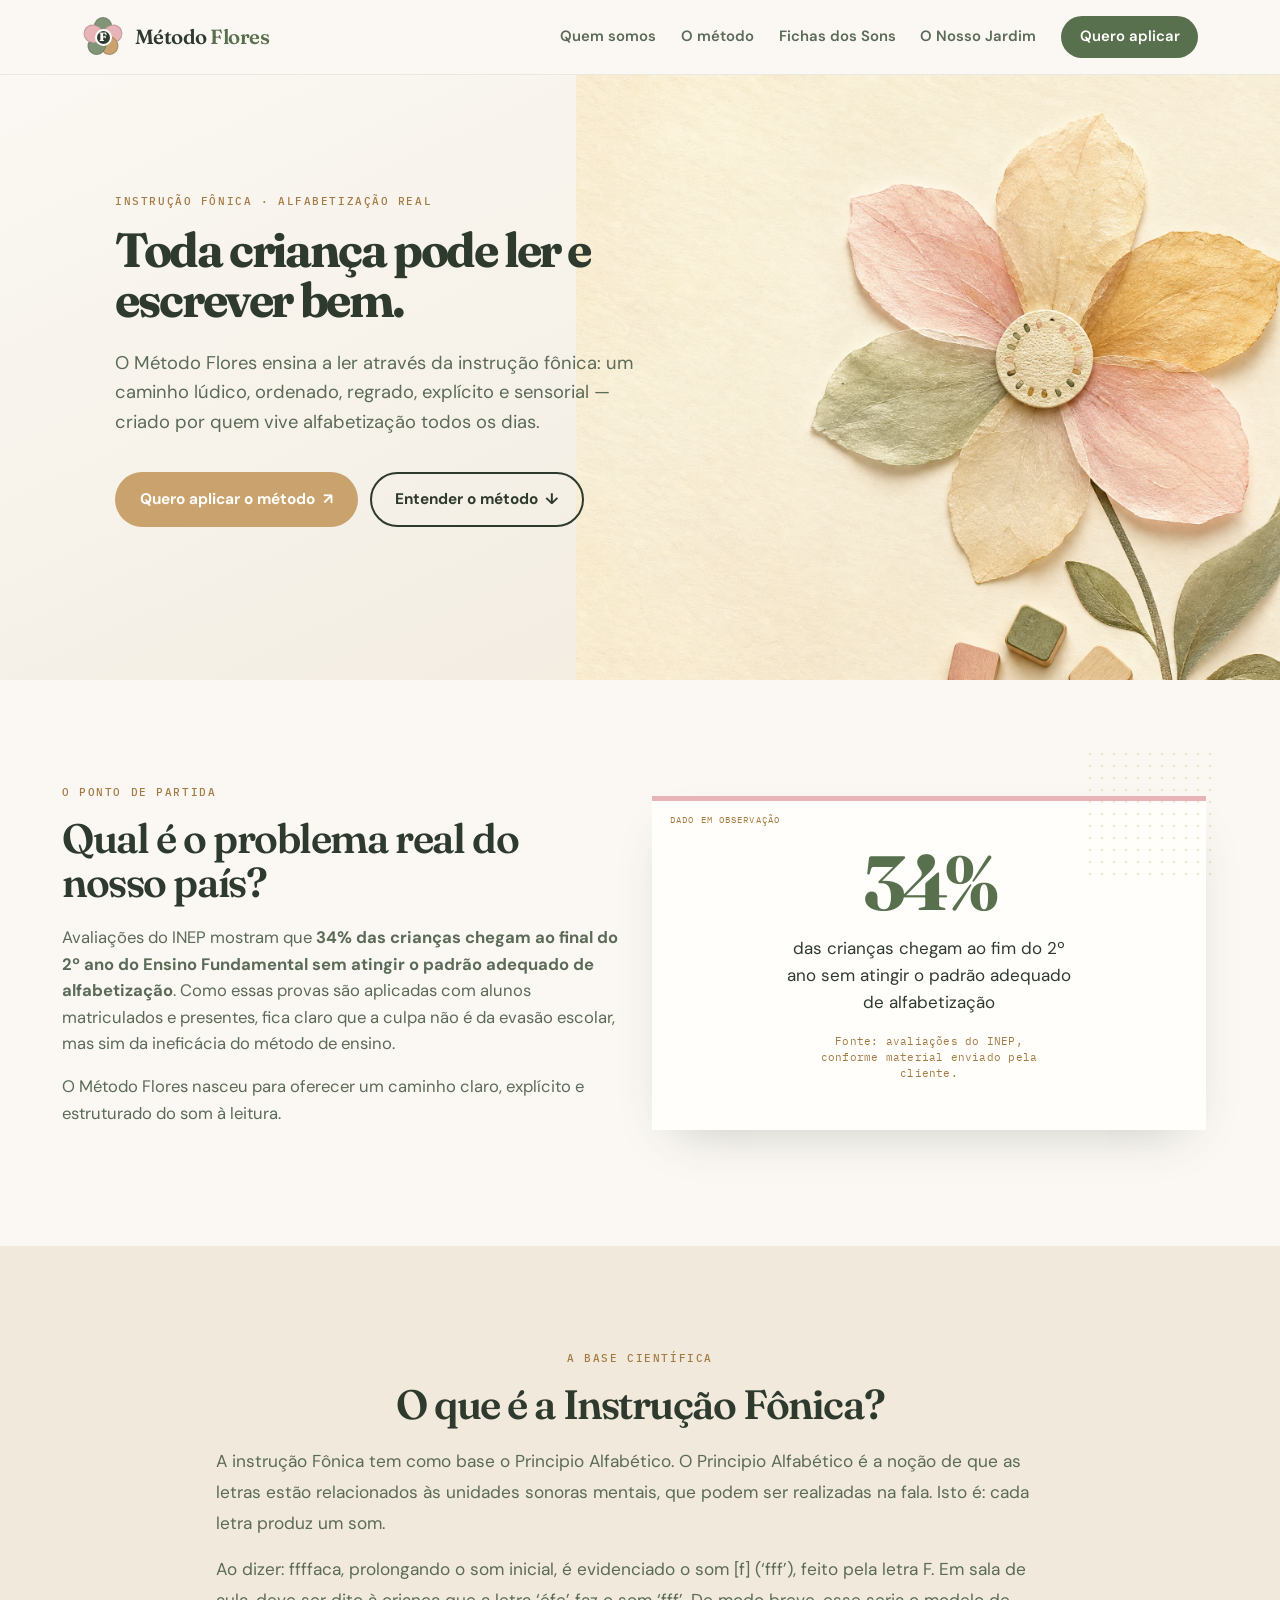
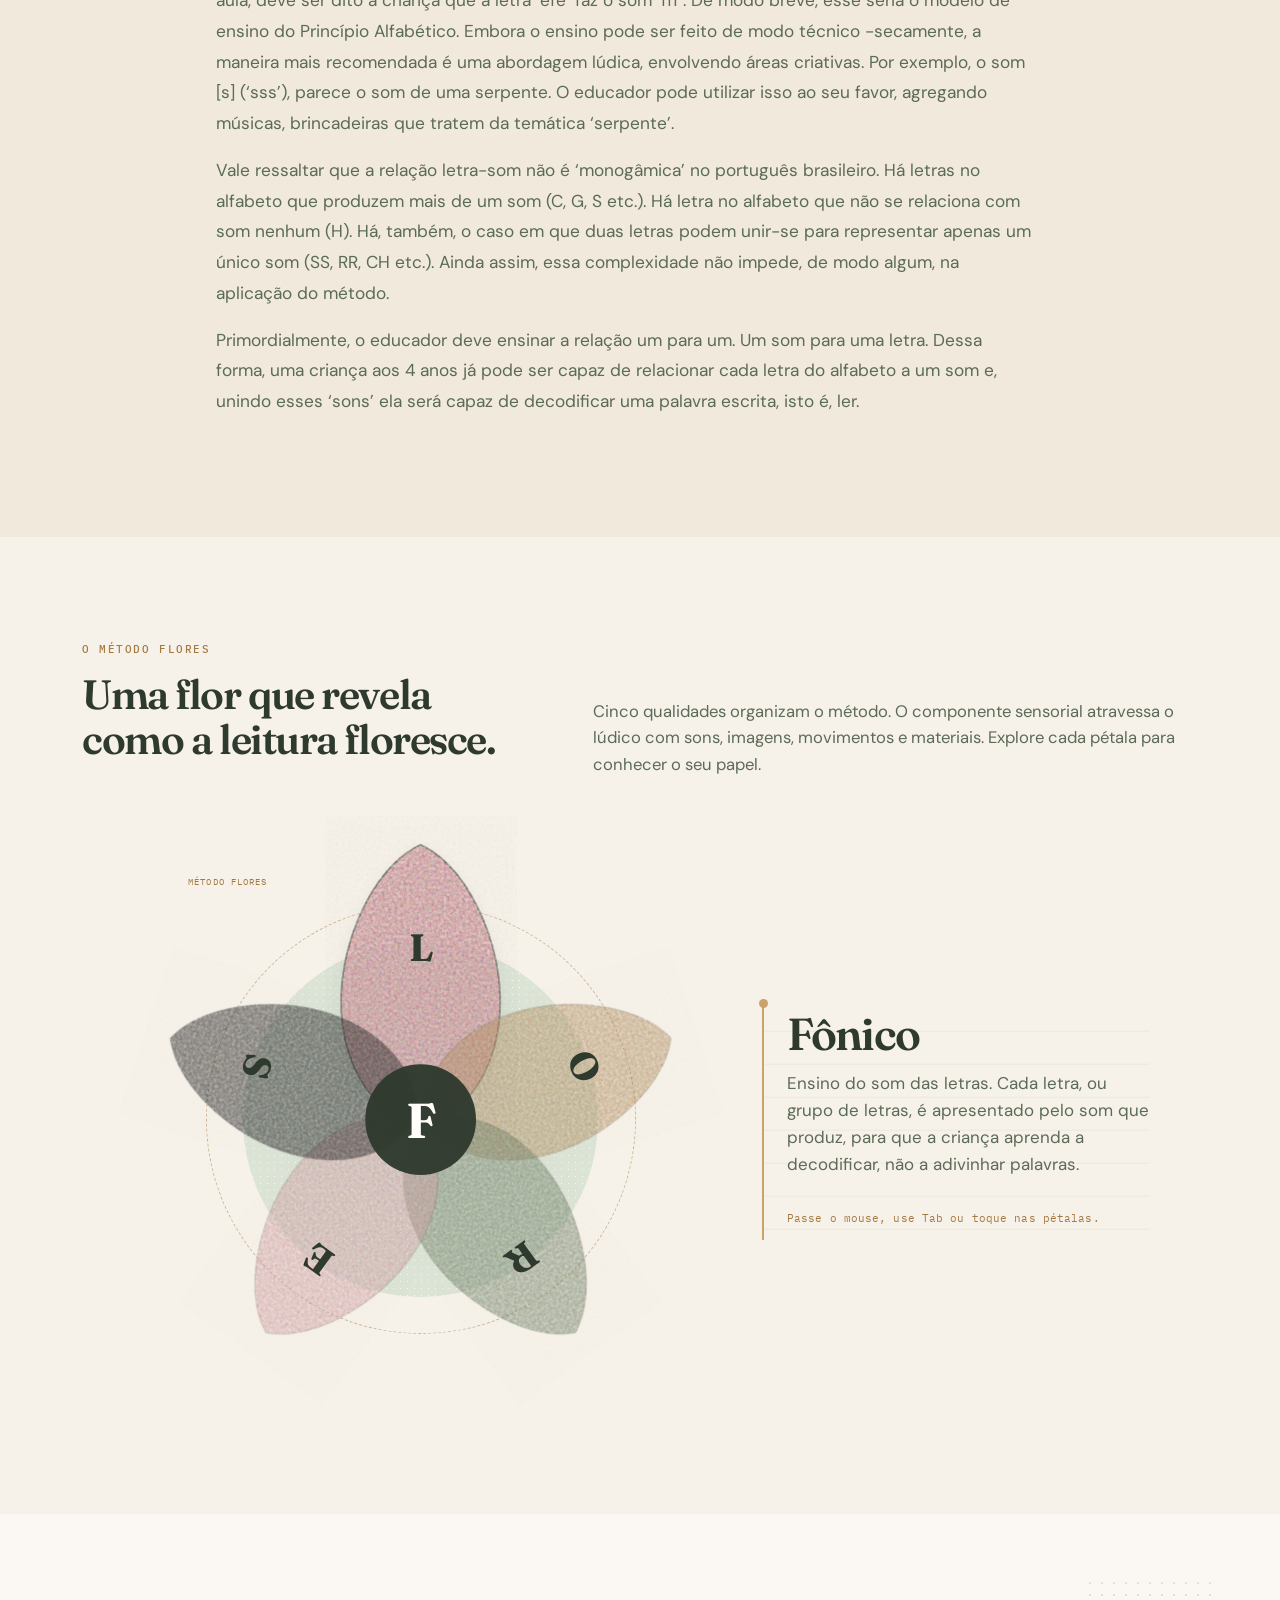
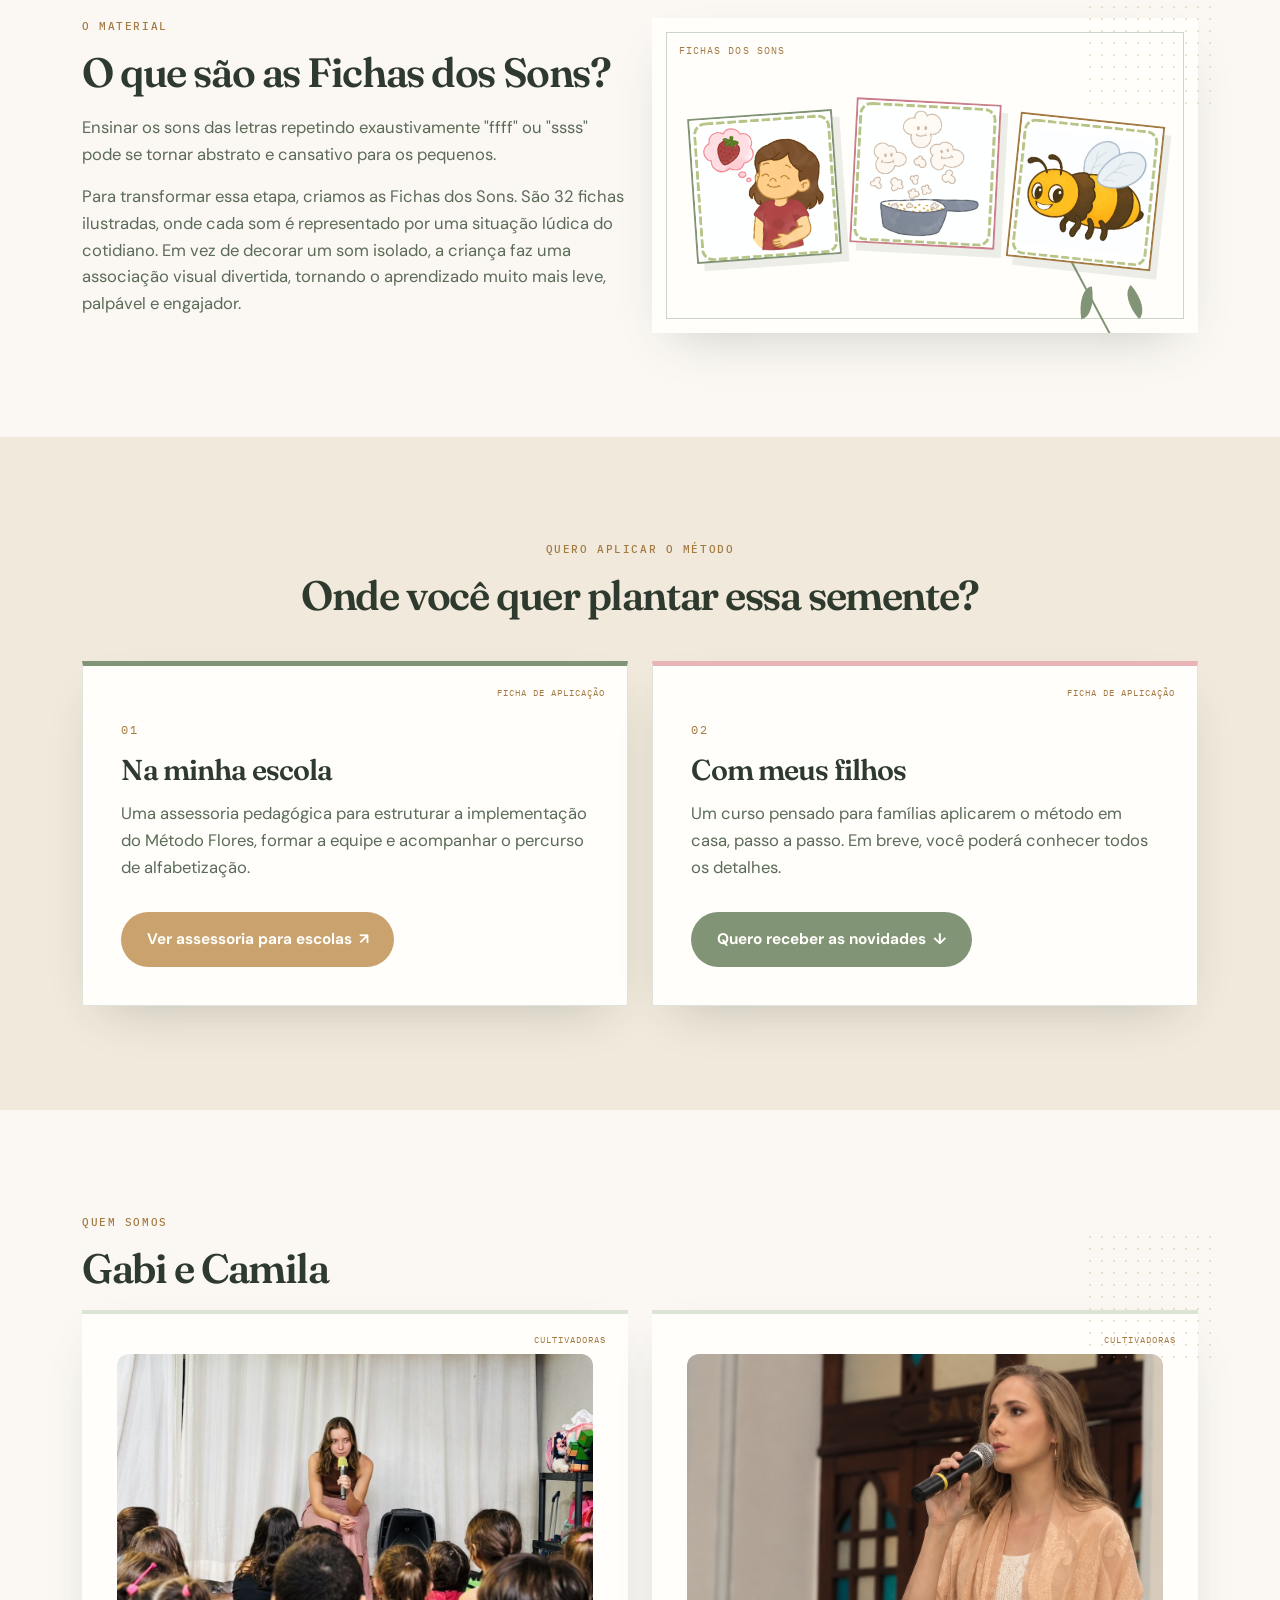
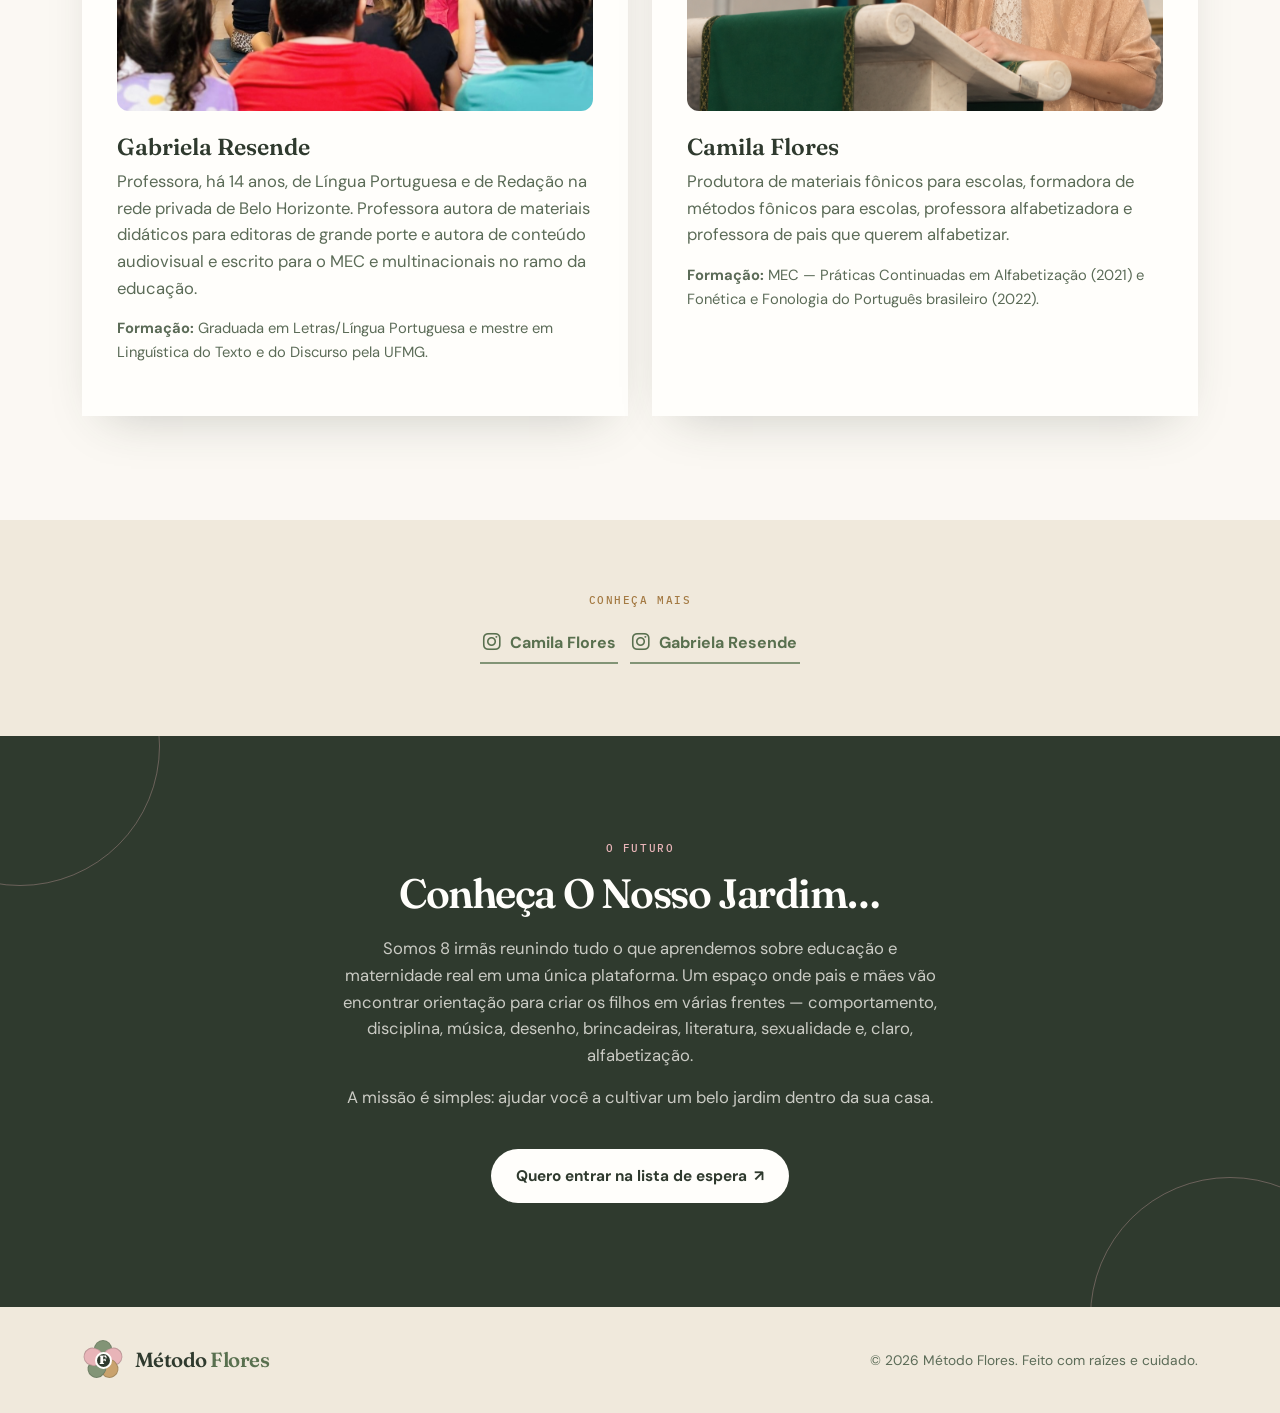
==== index.html @ 57e8cff5 "Primeiro commit" ====
<!doctype html>
<!-- DIREÇÃO VISUAL: Jardim Editorial Calmo — acolhedor, botânico e criterioso. -->
<html lang="pt-BR">

<head>
  <meta charset="UTF-8">
  <meta name="viewport" content="width=device-width, initial-scale=1.0">
  <title>Método Flores — Alfabetização com Instrução Fônica</title>
  <meta name="description"content="O Método Flores ensina a ler com instrução fônica: um caminho explícito, ordenado, lúdico e sensorial.">
  <meta name="og-image" content="https://metodoflores.com/og-image.png">
  
  <link rel="preconnect" href="https://fonts.googleapis.com">
  <link rel="preconnect" href="https://fonts.gstatic.com" crossorigin>
  <link
    href="https://fonts.googleapis.com/css2?family=DM+Sans:opsz,wght@9..40,400;9..40,500;9..40,600;9..40,700&family=Fraunces:opsz,wght@9..144,500;9..144,600;9..144,700&family=IBM+Plex+Mono:wght@500&display=swap"
    rel="stylesheet">
  <link href="https://cdnjs.cloudflare.com/ajax/libs/bootstrap/5.3.3/css/bootstrap.min.css" rel="stylesheet">
  <link rel="stylesheet" href="https://cdnjs.cloudflare.com/ajax/libs/font-awesome/6.5.2/css/all.min.css">
  <link rel="favicon" href="favicon.png" type="image/png">

  <link rel="stylesheet" href="style.css">
</head>

<body>
  <nav class="mf-nav" id="mf-nav">
    <div class="container mf-nav-inner">
      <a class="mf-logo" href="#topo" aria-label="Método Flores, voltar ao início">
        <span class="mf-logo-mark" aria-hidden="true"><i></i><i></i><i></i><i></i><i></i><b>F</b></span>
        <span>Método <strong>Flores</strong></span>
      </a>
      <button class="mf-nav-toggle" id="navToggle" aria-label="Abrir menu" aria-expanded="false"
        aria-controls="navLinks">
        <span></span><span></span><span></span>
      </button>
      <div class="mf-nav-links" id="navLinks">
        <a href="#quem-somos">Quem somos</a>
        <a href="#metodo">O método</a>
        <a href="#fichas">Fichas dos Sons</a>
        <a href="#jardim">O Nosso Jardim</a>
        <a class="mf-nav-cta" href="#aplicar">Quero aplicar</a>
      </div>
    </div>
  </nav>

  <header class="mf-hero" id="topo">
    <div class="mf-hero-art" aria-hidden="true">
      <img src="/assets/mflores-hero-bloom.png" alt="">
    </div>
    <div class="container mf-hero-inner">
      <p class="mf-eyebrow">INSTRUÇÃO FÔNICA · ALFABETIZAÇÃO REAL</p>
      <h1 class="mf-hero-title">Toda criança pode ler e escrever bem.</h1>
      <p class="mf-hero-sub">O Método Flores ensina a ler através da instrução fônica: um caminho lúdico,
        ordenado, regrado, explícito e sensorial — criado por quem vive alfabetização todos os dias.</p>
      <div class="mf-hero-actions">
        <a href="#aplicar" class="mf-btn mf-btn-primary">Quero aplicar o método <span aria-hidden="true">↗</span></a>
        <a href="#metodo" class="mf-btn mf-btn-ghost">Entender o método <span aria-hidden="true">↓</span></a>
      </div>
    </div>
  </header>

  <main>
    <section class="mf-section mf-problema">
      <div class="container">
        <div class="row align-items-center gy-5">
          <div class="col-lg-6">
            <p class="mf-eyebrow">O PONTO DE PARTIDA</p>
            <h2 class="mf-h2">Qual é o problema real do nosso país?</h2>
            <!-- EDITAR AQUI: texto da seção sobre analfabetismo no Brasil. -->
            <p class="mf-p">Avaliações do INEP mostram que <strong>34% das crianças chegam ao final do 2º ano do Ensino
                Fundamental sem atingir o padrão adequado de alfabetização</strong>. Como essas provas são aplicadas com
              alunos matriculados e presentes, fica claro que a culpa não é da evasão escolar, mas sim da ineficácia do
              método de ensino.</p>
            <p class="mf-p">O Método Flores nasceu para oferecer um caminho claro, explícito e estruturado do som à
              leitura.</p>
          </div>
          <div class="col-lg-6">
            <div class="mf-stat-card">
              <span class="mf-stat-number">34%</span>
              <span class="mf-stat-label">das crianças chegam ao fim do 2º ano sem atingir o padrão adequado de
                alfabetização</span>
              <span class="mf-stat-source">Fonte: avaliações do INEP, conforme material enviado pela cliente.</span>
            </div>
          </div>
        </div>
      </div>
    </section>

    <section class="mf-section mf-fonica">
  <div class="container">
    <div class="row gy-5">
      <div class="col-lg-12">
        <p class="mf-eyebrow">A BASE CIENTÍFICA</p>

        <h2 class="mf-h2">
          O que é a Instrução Fônica?
        </h2>

        <!-- EDITAR AQUI: texto completo da seção Instrução Fônica. -->

        <p class="mf-p">
          A instrução Fônica tem como base o Principio Alfabético.
          O Principio Alfabético é a noção de que as letras estão
          relacionados às unidades sonoras mentais, que podem ser
          realizadas na fala. Isto é: cada letra produz um som.
        </p>

        <p class="mf-p">
          Ao dizer: ffffaca, prolongando o som inicial, é evidenciado
          o som [f] (‘fff’), feito pela letra F. Em sala de aula, deve
          ser dito à criança que a letra ‘éfe’ faz o som ‘fff’. De modo
          breve, esse seria o modelo de ensino do Princípio Alfabético.
          Embora o ensino pode ser feito de modo técnico -secamente,
          a maneira mais recomendada é uma abordagem lúdica, envolvendo
          áreas criativas. Por exemplo, o som [s] (‘sss’), parece o som
          de uma serpente. O educador pode utilizar isso ao seu favor,
          agregando músicas, brincadeiras que tratem da temática
          ‘serpente’.
        </p>

        <p class="mf-p">
          Vale ressaltar que a relação letra-som não é ‘monogâmica’
          no português brasileiro. Há letras no alfabeto que produzem
          mais de um som (C, G, S etc.). Há letra no alfabeto que não
          se relaciona com som nenhum (H). Há, também, o caso em que
          duas letras podem unir-se para representar apenas um único
          som (SS, RR, CH etc.). Ainda assim, essa complexidade não
          impede, de modo algum, na aplicação do método.
        </p>

        <p class="mf-p">
          Primordialmente, o educador deve ensinar a relação um para um.
          Um som para uma letra. Dessa forma, uma criança aos 4 anos já
          pode ser capaz de relacionar cada letra do alfabeto a um som e,
          unindo esses ‘sons’ ela será capaz de decodificar uma palavra
          escrita, isto é, ler.
        </p>
      </div>

      <!--
        Card visual removido conforme decisão de layout.
        Para reativá-lo futuramente, coloque o bloco abaixo nesta posição:

        <div class="col-lg-6">
          <div class="mf-phonics-demo"
            aria-label="Exemplo de combinação de sons: F mais LO mais R formam a palavra FLOR">
            <span class="mf-chip">F</span>
            <span class="mf-plus">+</span>
            <span class="mf-chip">LO</span>
            <span class="mf-plus">+</span>
            <span class="mf-chip">R</span>
            <div class="mf-arrow-down" aria-hidden="true">↓</div>
            <span class="mf-word">FLOR</span>
          </div>
        </div>
      -->
    </div>
  </div>
</section>


    <section class="mf-section mf-metodo" id="metodo">
      <div class="container">
        <div class="mf-method-heading">
          <div>
            <p class="mf-eyebrow">O MÉTODO FLORES</p>
            <h2 class="mf-h2">Uma flor que revela<br>como a leitura floresce.</h2>
          </div>
          <p class="mf-p">Cinco qualidades organizam o método. O componente sensorial atravessa o lúdico com sons,
            imagens, movimentos e materiais. Explore cada pétala para conhecer o seu papel.</p>
        </div>

        <!-- EDITAR AQUI: a flor abaixo tem 5 pétalas. Para trocar nomes, iniciais ou descrições, edite os atributos data-* de cada pétala. -->
        <!-- EDITAR AQUI: flor FLORES — F fica no miolo; as pétalas são L, O, R, E e S. -->
        <div class="mf-flower-experience" id="flowerDiagram">
          <div class="mf-flower-stage" aria-label="Flor interativa com os cinco pilares do Método Flores">
            <span class="mf-specimen-caption" aria-hidden="true">MÉTODO FLORES</span>
            <svg viewBox="0 0 640 640" class="mf-flower-svg" role="group"
              aria-label="Escolha uma das cinco pétalas para conhecer um pilar do método">
              <defs>
                <filter id="mf-paper-texture" x="-10%" y="-10%" width="120%" height="120%">
                  <feTurbulence type="fractalNoise" baseFrequency="0.32" numOctaves="2" seed="15" result="paperNoise" />
                  <feComposite in="SourceGraphic" in2="paperNoise" operator="arithmetic" k1="0.76" k2="0.42" k3="0.10"
                    k4="0" />
                </filter>
              </defs>
              <g class="mf-petal-wrap active" data-index="1" data-initial="L" data-title="Lúdico"
            
                data-description="Uso de músicas, brincadeiras, fichas ilustradas e estímulos sensoriais para trazer significado a cada som e tornar o aprendizado mais leve, visual e engajador."
                role="button" tabindex="0" aria-pressed="true">
                <path class="mf-petal"
                  d="M320 315C246 297 214 191 263 92C281 56 304 37 320 30C336 37 359 56 377 92C426 191 394 297 320 315Z" />
                <text class="mf-petal-letter" x="320" y="145">L</text>
              </g>
              <g class="mf-petal-wrap" data-index="2" data-initial="O" data-title="Ordenado"
                data-description="Aplicação de uma sequência gradual e progressiva, em que sons e habilidades são apresentados para criar repertório, segurança e continuidade."
                transform="rotate(72 320 320)" role="button" tabindex="0" aria-pressed="false">
                <path class="mf-petal"
                  d="M320 315C246 297 214 191 263 92C281 56 304 37 320 30C336 37 359 56 377 92C426 191 394 297 320 315Z" />
                <text class="mf-petal-letter" x="320" y="145">O</text>
              </g>
              <g class="mf-petal-wrap" data-index="3" data-initial="R" data-title="Regrado"
                data-description="Sistema com regras claras: a criança aprende as regularidades da língua portuguesa e entende por que as palavras são lidas daquela forma."
                transform="rotate(144 320 320)" role="button" tabindex="0" aria-pressed="false">
                <path class="mf-petal"
                  d="M320 315C246 297 214 191 263 92C281 56 304 37 320 30C336 37 359 56 377 92C426 191 394 297 320 315Z" />
                <text class="mf-petal-letter" x="320" y="145">R</text>
              </g>
              <g class="mf-petal-wrap" data-index="4" data-initial="E" data-title="Explícito"
                data-description="Instrução direta e clara, sem deixar a criança adivinhar o processo. A professora modela, explica, pratica junto e cria oportunidades para a autonomia."
                transform="rotate(216 320 320)" role="button" tabindex="0" aria-pressed="false">
                <path class="mf-petal"
                  d="M320 315C246 297 214 191 263 92C281 56 304 37 320 30C336 37 359 56 377 92C426 191 394 297 320 315Z" />
                <text class="mf-petal-letter" x="320" y="145">E</text>
              </g>
              <g class="mf-petal-wrap" data-index="5" data-initial="S" data-title="Sensorial"
                data-description="Além dos estímulos auditivos, integramos estímulos visuais e motores, como as boquinhas, para materializar cada som e apoiar a memória."
                transform="rotate(288 320 320)" role="button" tabindex="0" aria-pressed="false">
                <path class="mf-petal"
                  d="M320 315C246 297 214 191 263 92C281 56 304 37 320 30C336 37 359 56 377 92C426 191 394 297 320 315Z" />
                <text class="mf-petal-letter" x="320" y="145">S</text>
              </g>
              <!-- O miolo é o primeiro item da flor: Fônico. Ele funciona como uma pétala interativa. -->
              <g class="mf-petal-wrap mf-core-wrap active" data-index="0" data-initial="F" data-title="Fônico"
                data-description="Ensino do som das letras. Cada letra, ou grupo de letras, é apresentado pelo som que produz, para que a criança aprenda a decodificar, não a adivinhar palavras."
                role="button" tabindex="0" aria-pressed="true" aria-label="Fônico, primeiro pilar do Método Flores">
                <circle class="mf-flower-core" cx="320" cy="320" r="61" />
                <text class="mf-flower-core-letter" x="320" y="340">F</text>
              </g>
            </svg>
          </div>
          <aside class="mf-method-detail" id="methodDetail" aria-live="polite">
            <h3 id="methodTitle">Fônico</h3>
            <p id="methodDescription">Ensino do som das letras. Cada letra, ou grupo de letras, é apresentado pelo som
              que produz, para que a criança aprenda a decodificar, não a adivinhar palavras.</p><span
              class="mf-detail-hint">Passe o mouse, use Tab ou toque nas pétalas.</span>
          </aside>
        </div>
      </div>
    </section>

    <section class="mf-section mf-fichas" id="fichas">
      <div class="container">
        <div class="row align-items-center gy-5">
          <div class="col-lg-6">
            <p class="mf-eyebrow">O MATERIAL</p>
            <h2 class="mf-h2">O que são as Fichas dos Sons?</h2>
            <!-- EDITAR AQUI: texto completo da seção Fichas dos Sons. -->
            <p class="mf-p">Ensinar os sons das letras repetindo exaustivamente "ffff" ou "ssss" pode se tornar abstrato
              e cansativo para os pequenos.</p>
            <p class="mf-p">Para transformar essa etapa, criamos as Fichas dos Sons. São 32 fichas ilustradas, onde cada
              som é representado por uma situação lúdica do cotidiano. Em vez de decorar um som isolado, a criança faz
              uma associação visual divertida, tornando o aprendizado muito mais leve, palpável e engajador.</p>
          </div>
          <div class="col-lg-6">
            <figure class="mf-fichas-specimen" aria-label="Representação de fichas pedagógicas do Método Flores">
              <span class="mf-specimen-tag">fichas dos sons</span>
              <!-- EDITAR AQUI: substitua os três src abaixo pelas imagens finais das fichas. -->
              <img class="mf-ficha-image" src="assets/ficha-som-mmmm.png" alt="Ficha ilustrada do som MMMM" title="MMMM">
              <img class="mf-ficha-image mf-ficha-image-p" src="assets/ficha-som-p-p-p.png "
                alt="Ficha ilustrada do som P-P-P" title="P-P-P">
              <img class="mf-ficha-image mf-ficha-image-mouth" src="assets/abelha.jpeg"
                alt="Ilustração de boca para apoio fonético" title="ZZZZ">
              <i class="mf-specimen-stem" aria-hidden="true"></i>
            </figure>
          </div>
        </div>
      </div>
    </section>

    <section class="mf-section mf-aplicar" id="aplicar">
      <div class="container">
        <p class="mf-eyebrow text-center">QUERO APLICAR O MÉTODO</p>
        <h2 class="mf-h2 text-center">Onde você quer plantar essa semente?</h2>
        <div class="row gy-4 mt-2">
          <div class="col-md-6">
            <article class="mf-path-card mf-path-school">
              <span class="mf-path-number">01</span>
              <h3 class="mf-path-title">Na minha escola</h3>
              <p class="mf-p">Uma assessoria pedagógica para estruturar a implementação do Método Flores, formar a
                equipe e acompanhar o percurso de alfabetização.</p>
              <a href="https://www.instagram.com/camila_ebflores/" class="mf-btn mf-btn-primary">Ver assessoria para escolas <span
                  aria-hidden="true">↗</span></a>
            </article>
          </div>
          <div class="col-md-6">
            <article class="mf-path-card mf-path-family">
              <span class="mf-path-number">02</span>
              <h3 class="mf-path-title">Com meus filhos</h3>
              <p class="mf-p">Um curso pensado para famílias aplicarem o método em casa, passo a passo. Em breve, você
                poderá conhecer todos os detalhes.</p>
              <a href="#jardim" class="mf-btn mf-btn-secondary">Quero receber as novidades <span
                  aria-hidden="true">↓</span></a>
            </article>
          </div>
        </div>
      </div>
    </section>

    <section class="mf-section mf-quem-somos" id="quem-somos">
      <div class="container">
        <p class="mf-eyebrow">QUEM SOMOS</p>
        <h2 class="mf-h2">Gabi e Camila</h2>
        <div class="row gy-4">
          <div class="col-md-6">
            <article class="mf-person-card">
              <!-- EDITAR AQUI: troque o caminho do src para substituir a foto da Gabriela. -->
              <img class="mf-person-photo" src="assets/gabiR.jpeg" alt="Gabriela Resende">
              <h3 class="mf-person-name">Gabriela Resende</h3>
              <p class="mf-p">Professora, há 14 anos, de Língua Portuguesa e de Redação na rede privada de Belo
                Horizonte. Professora autora de materiais didáticos para editoras de grande porte e autora de conteúdo
                audiovisual e escrito para o MEC e multinacionais no ramo da educação.</p>
              <p class="mf-person-education"><strong>Formação:</strong> Graduada em Letras/Língua Portuguesa e mestre em
                Linguística do Texto e do Discurso pela UFMG.</p>
            </article>
          </div>
          <div class="col-md-6">
            <article class="mf-person-card">
              <!-- EDITAR AQUI: troque o caminho do src para substituir a foto da Camila. -->
              <img class="mf-person-photo" src="assets/cmF.png" alt="Camila Flores">
              <h3 class="mf-person-name">Camila Flores</h3>
              <p class="mf-p">Produtora de materiais fônicos para escolas, formadora de métodos fônicos para escolas,
                professora alfabetizadora e professora de pais que querem alfabetizar.</p>
              <p class="mf-person-education"><strong>Formação:</strong> MEC — Práticas Continuadas em Alfabetização
                (2021) e Fonética e Fonologia do Português brasileiro (2022).</p>
            </article>
          </div>
        </div>
      </div>
    </section>

    <section class="mf-section mf-social">
      <div class="container text-center">
        <p class="mf-eyebrow">CONHEÇA MAIS</p>
        <div class="mf-social-links">
          <a href="https://www.instagram.com/camila_ebflores/" class="mf-social-link"
            aria-label="Instagram da Camila Flores" target="_blank" rel="noopener"><i class="fa-brands fa-instagram"
              aria-hidden="true"></i><span>Camila Flores</span></a>
          <a href="https://www.instagram.com/elagabriela.abc/" class="mf-social-link"
            aria-label="Instagram da Gabriela Resende" target="_blank" rel="noopener"><i class="fa-brands fa-instagram"
              aria-hidden="true"></i><span>Gabriela Resende</span></a>
        </div>
      </div>
    </section>

    <section class="mf-section mf-jardim" id="jardim">
      <div class="container">
        <div class="row justify-content-center text-center">
          <div class="col-lg-8">
            <p class="mf-eyebrow">O FUTURO</p>
            <h2 class="mf-h2">Conheça O Nosso Jardim…</h2>
            <p class="mf-p">Somos 8 irmãs reunindo tudo o que aprendemos sobre educação e maternidade real em uma única
              plataforma. Um espaço onde pais e mães vão encontrar orientação para criar os filhos em várias frentes —
              comportamento, disciplina, música, desenho, brincadeiras, literatura, sexualidade e, claro, alfabetização.
            </p>
            <p class="mf-p">A missão é simples: ajudar você a cultivar um belo jardim dentro da sua casa.</p>
            <!-- Para ativar o link, inclua apenas números com DDI e DDD em data-whatsapp-number. Ex.: 5511999999999. -->
            <!-- EDITAR AQUI: inclua o WhatsApp com DDI e DDD, somente números. --><a href="#"
              class="mf-btn mf-btn-whatsapp" data-whatsapp-link data-whatsapp-number="5531983870501"
              data-whatsapp-message="Olá! Quero entrar na lista de espera de O Nosso Jardim." aria-disabled="true">Quero
              entrar na lista de espera <span aria-hidden="true">↗</span></a>
          </div>
        </div>
      </div>
    </section>
  </main>

  <footer class="mf-footer">
    <div class="container mf-footer-inner">
      <a class="mf-logo mf-logo-footer" href="#topo">
        <span class="mf-logo-mark" aria-hidden="true"><i></i><i></i><i></i><i></i><i></i><b>F</b></span>
        <span>Método <strong>Flores</strong></span>
      </a>
      <p class="mf-footer-copy">© <span id="year"></span> Método Flores. Feito com raízes e cuidado.</p>
    </div>
  </footer>

  <script type="module" src="script.js"></script>
</body>

</html>
---- style.css ----
/* DIREÇÃO VISUAL: Jardim Editorial Calmo — botânico, confiável e delicadamente tátil. */
:root {
  --bg: #fbf8f3;
  --bg-alt: #f0e9dc;
  --paper: #fffefb;
  --ink: #2f3a2e;
  --ink-soft: #5b6b57;
  --sage: #829476;
  --sage-deep: #59704f;
  --sage-pale: #dce4d6;
  --rose: #e8b4b8;
  --rose-deep: #c97f89;
  --gold: #c9a26d;
  --gold-deep: #a47a43;
  --font-display: "Fraunces", Georgia, serif;
  --font-body: "DM Sans", sans-serif;
  --font-mono: "IBM Plex Mono", monospace;
  --radius: 22px;
  --shadow-soft: 0 20px 50px -24px rgba(47, 58, 46, 0.28);
  --ease-out: cubic-bezier(0.23, 1, 0.32, 1);
}

* {
  box-sizing: border-box;
}

html {
  scroll-behavior: smooth;
  scroll-padding-top: 92px;
}

body {
  margin: 0;
  background: var(--bg);
  color: var(--ink);
  font-family: var(--font-body);
  font-size: 17px;
  line-height: 1.6;
  -webkit-font-smoothing: antialiased;
}

body::selection {
  color: var(--paper);
  background: var(--sage-deep);
}

img {
  display: block;
  max-width: 100%;
}

a {
  color: inherit;
  text-decoration: none;
}

button {
  font: inherit;
}

@media (prefers-reduced-motion: reduce) {

  *,
  *::before,
  *::after {
    animation-duration: 0.01ms !important;
    animation-iteration-count: 1 !important;
    scroll-behavior: auto !important;
    transition-duration: 0.01ms !important;
  }
}

/* Tipografia editorial e etiquetas pedagógicas. */
.mf-eyebrow {
  color: var(--gold-deep);
  font-family: var(--font-mono);
  font-size: 0.7rem;
  font-weight: 500;
  letter-spacing: 0.14em;
  margin-bottom: 0.85rem;
  text-transform: uppercase;
}

.mf-h2 {
  color: var(--ink);
  font-family: var(--font-display);
  font-size: clamp(2rem, 3.2vw, 3rem);
  font-weight: 600;
  letter-spacing: -0.035em;
  line-height: 1.08;
  margin-bottom: 1.25rem;
}

.mf-p {
  color: var(--ink-soft);
  font-size: 1.04rem;
  margin-bottom: 1rem;
  max-width: 55ch;
}

/* Navegação leve, com marca sempre visível. */
.mf-nav {
  backdrop-filter: blur(14px);
  background: rgba(251, 248, 243, 0.88);
  border-bottom: 1px solid rgba(47, 58, 46, 0.08);
  position: sticky;
  top: 0;
  z-index: 100;
}

.mf-nav-inner {
  align-items: center;
  display: flex;
  justify-content: space-between;
  min-height: 74px;
  padding-bottom: 0.8rem;
  padding-top: 0.8rem;
}

.mf-logo {
  align-items: center;
  color: var(--ink);
  display: inline-flex;
  font-family: var(--font-display);
  font-size: 1.28rem;
  font-weight: 600;
  gap: 0.68rem;
  letter-spacing: -0.025em;
  line-height: 1;
}

.mf-logo-mark {
  align-items: center;
  display: inline-flex;
  flex: 0 0 42px;
  height: 42px;
  justify-content: center;
  position: relative;
  width: 42px;
}

.mf-logo-mark::after {
  background: var(--ink);
  border: 2px solid var(--paper);
  border-radius: 50%;
  content: "";
  height: 17px;
  left: 12.5px;
  position: absolute;
  top: 12.5px;
  width: 17px;
  z-index: 2;
}

.mf-logo-mark b {
  color: var(--paper);
  font-family: var(--font-display);
  font-size: 0.75rem;
  line-height: 1;
  position: relative;
  z-index: 3;
}

.mf-logo-mark i {
  background: var(--sage);
  border: 1px solid rgba(47, 58, 46, 0.22);
  border-radius: 62% 62% 48% 48%;
  display: block;
  height: 18px;
  left: 12px;
  position: absolute;
  top: 1px;
  transform-origin: 9px 20px;
  width: 18px;
}

.mf-logo-mark i:nth-child(1) {
  background: var(--sage);
  transform: rotate(0deg);
}

.mf-logo-mark i:nth-child(2) {
  background: var(--rose);
  transform: rotate(72deg);
}

.mf-logo-mark i:nth-child(3) {
  background: var(--gold);
  transform: rotate(144deg);
}

.mf-logo-mark i:nth-child(4) {
  background: var(--sage);
  transform: rotate(216deg);
}

.mf-logo-mark i:nth-child(5) {
  background: var(--rose);
  transform: rotate(288deg);
}

.mf-logo strong {
  color: var(--sage-deep);
  font-weight: 600;
}

.mf-nav-links {
  align-items: center;
  display: flex;
  font-size: 0.93rem;
  font-weight: 600;
  gap: 1.55rem;
}

.mf-nav-links a:not(.mf-nav-cta) {
  color: var(--ink-soft);
  transition: color 160ms var(--ease-out);
}

.mf-nav-links a:not(.mf-nav-cta):hover {
  color: var(--ink);
}

.mf-nav-cta {
  background: var(--sage-deep);
  border-radius: 999px;
  color: var(--paper);
  padding: 0.58rem 1.15rem;
  transition: background 160ms var(--ease-out), transform 160ms var(--ease-out);
}

.mf-nav-cta:hover {
  background: var(--ink);
  color: var(--paper);
  transform: translateY(-1px);
}

.mf-nav-toggle {
  background: transparent;
  border: 0;
  display: none;
  flex-direction: column;
  gap: 5px;
  padding: 8px;
}

.mf-nav-toggle span {
  background: var(--ink);
  border-radius: 4px;
  display: block;
  height: 2px;
  transition: transform 160ms var(--ease-out);
  width: 25px;
}

/* Botões firmes, arredondados apenas quando evocam uma semente. */
.mf-btn {
  align-items: center;
  border: 2px solid transparent;
  border-radius: 999px;
  display: inline-flex;
  font-size: 0.96rem;
  font-weight: 700;
  gap: 0.45rem;
  justify-content: center;
  padding: 0.82rem 1.45rem;
  transition: background 160ms var(--ease-out), box-shadow 160ms var(--ease-out), color 160ms var(--ease-out), transform 160ms var(--ease-out);
}

.mf-btn:active {
  transform: scale(0.97);
}

.mf-btn-primary {
  background: var(--gold);
  color: var(--paper);
}

.mf-btn-primary:hover {
  background: var(--gold-deep);
  box-shadow: var(--shadow-soft);
  color: var(--paper);
  transform: translateY(-2px);
}

.mf-btn-secondary {
  background: var(--sage);
  color: var(--paper);
}

.mf-btn-secondary:hover {
  background: var(--sage-deep);
  box-shadow: var(--shadow-soft);
  color: var(--paper);
  transform: translateY(-2px);
}

.mf-btn-ghost {
  border-color: var(--ink);
  color: var(--ink);
}

.mf-btn-ghost:hover {
  background: var(--ink);
  color: var(--paper);
}

.mf-btn-whatsapp {
  background: var(--paper);
  color: var(--ink);
  margin-top: 1.35rem;
}

.mf-btn-whatsapp:not([aria-disabled="true"]):hover {
  background: var(--rose);
  box-shadow: 0 16px 32px -18px rgba(0, 0, 0, 0.65);
  color: var(--ink);
  transform: translateY(-2px);
}

.mf-btn-whatsapp[aria-disabled="true"] {
  cursor: not-allowed;
  opacity: 0.72;
}

/* Hero com ilustração botânica de alto contraste. */
.mf-hero {
  background: linear-gradient(155deg, var(--bg) 0%, var(--bg-alt) 100%);
  min-height: 605px;
  overflow: hidden;
  padding: 7.4rem 0 6.6rem;
  position: relative;
}

.mf-hero::after {
  background-image: radial-gradient(rgba(89, 112, 79, 0.16) 0.75px, transparent 0.75px);
  background-size: 15px 15px;
  content: "";
  height: 240px;
  opacity: 0.42;
  pointer-events: none;
  position: absolute;
  right: 4%;
  top: 11%;
  width: 240px;
}

.mf-hero-art {
  bottom: -9%;
  pointer-events: none;
  position: absolute;
  right: -2%;
  top: 0;
  width: min(57vw, 740px);
  z-index: 0;
}

.mf-hero-art img {
  height: 100%;
  object-fit: cover;
  object-position: right center;
  width: 100%;
}

.mf-hero-inner {
  max-width: 670px;
  position: relative;
  z-index: 2;
}

.mf-hero-title {
  color: var(--ink);
  font-family: var(--font-display);
  font-size: clamp(2.55rem, 5vw, 3rem);
  font-weight: 700;
  letter-spacing: -0.05em;
  line-height: 1.04;
  margin-bottom: 1.5rem;
}

.mf-hero-sub {
  color: var(--ink-soft);
  font-size: 1.15rem;
  margin-bottom: 2.2rem;
  max-width: 54ch;
}

.mf-hero-actions {
  display: flex;
  flex-wrap: wrap;
  gap: 0.75rem;
}

/* Estrutura das seções. */
.mf-section {
  padding: 6.5rem 0;
  position: relative;
}

.mf-problema,
.mf-fichas,
.mf-quem-somos {
  background: var(--bg);
}

.mf-problema::after,
.mf-fichas::after,
.mf-quem-somos::after {
  background: radial-gradient(circle, rgba(201, 162, 109, 0.6) 0 1px, transparent 1.2px);
  background-size: 12px 12px;
  content: "";
  height: 132px;
  opacity: 0.5;
  pointer-events: none;
  position: absolute;
  right: 5%;
  top: 12%;
  width: 132px;
}

.mf-fonica,
.mf-aplicar {
  background: var(--bg-alt);
}

.mf-stat-card {
  background: var(--paper);
  box-shadow: var(--shadow-soft);
  overflow: hidden;
  padding: 3.1rem 2rem;
  position: relative;
  text-align: center;
}

.mf-stat-card::after {
  color: var(--gold-deep);
  content: "DADO EM OBSERVAÇÃO";
  font-family: var(--font-mono);
  font-size: 0.58rem;
  left: 18px;
  letter-spacing: 0.12em;
  position: absolute;
  top: 17px;
}

.mf-stat-card::before {
  background: var(--rose);
  content: "";
  height: 5px;
  left: 0;
  position: absolute;
  top: 0;
  width: 100%;
}

.mf-stat-number {
  color: var(--sage-deep);
  display: block;
  font-family: var(--font-display);
  font-size: clamp(3.6rem, 6vw, 5rem);
  font-weight: 700;
  letter-spacing: -0.06em;
  line-height: 1;
}

.mf-stat-label {
  display: block;
  margin: 0.8rem auto 0;
  max-width: 24ch;
}

.mf-stat-source {
  color: var(--gold-deep);
  display: block;
  font-family: var(--font-mono);
  font-size: 0.67rem;
  letter-spacing: 0.02em;
  line-height: 1.5;
  margin: 1rem auto 0;
  max-width: 33ch;
}

.mf-phonics-demo {
  align-items: center;
  background: var(--paper);
  box-shadow: var(--shadow-soft);
  display: flex;
  flex-wrap: wrap;
  gap: 0.75rem;
  justify-content: center;
  padding: 3.3rem 1.5rem;
  position: relative;
}

.mf-phonics-demo::after {
  border: 1px solid var(--sage-pale);
  bottom: 12px;
  content: "";
  left: 12px;
  pointer-events: none;
  position: absolute;
  right: 12px;
  top: 12px;
}

.mf-phonics-demo::before {
  color: var(--gold-deep);
  content: "EXEMPLO PRÁTICO";
  font-family: var(--font-mono);
  font-size: 0.58rem;
  left: 24px;
  letter-spacing: 0.12em;
  position: absolute;
  top: 22px;
  z-index: 2;
}

.mf-chip {
  background: var(--bg-alt);
  border: 2px solid var(--sage);
  color: var(--sage-deep);
  font-family: var(--font-display);
  font-size: 1.65rem;
  font-weight: 700;
  min-width: 68px;
  padding: 0.45rem 0.95rem;
  text-align: center;
  z-index: 1;
}

.mf-plus {
  color: var(--gold-deep);
  font-size: 1.4rem;
  font-weight: 700;
  z-index: 1;
}

.mf-arrow-down {
  color: var(--gold-deep);
  font-size: 1.4rem;
  text-align: center;
  width: 100%;
  z-index: 1;
}

.mf-word {
  color: var(--ink);
  font-family: var(--font-display);
  font-size: 2.5rem;
  font-weight: 700;
  letter-spacing: 0.11em;
  text-align: center;
  width: 100%;
  z-index: 1;
}

/* A flor é o conteúdo: uma explicação por vez, sem repetição de cards. */
.mf-metodo {
  background: #f7f2e9;
  overflow: hidden;
}

.mf-method-heading {
  align-items: end;
  display: flex;
  gap: 3rem;
  justify-content: space-between;
}

.mf-method-heading .mf-p {
  margin-bottom: 0.2rem;
}

.mf-flower-experience {
  align-items: center;
  display: grid;
  gap: clamp(1.8rem, 4vw, 4.5rem);
  grid-template-columns: minmax(0, 1.08fr) minmax(270px, 0.72fr);
  margin: 3rem auto 0;
  max-width: 1020px;
}

.mf-flower-stage {
  margin: 0 auto;
  max-width: 590px;
  position: relative;
  width: 100%;
}

.mf-flower-stage::before {
  background-color: var(--sage-pale);
  background-image: radial-gradient(rgba(255, 254, 251, 0.85) 0.7px, transparent 0.8px);
  background-size: 7px 7px;
  border-radius: 50%;
  content: "";
  height: 61%;
  left: 19.5%;
  position: absolute;
  top: 19.5%;
  width: 61%;
}

.mf-flower-stage::after {
  border: 1px dashed rgba(164, 122, 67, 0.5);
  border-radius: 50%;
  content: "";
  height: 74%;
  left: 13%;
  pointer-events: none;
  position: absolute;
  top: 13%;
  width: 74%;
}

.mf-specimen-caption {
  color: var(--gold-deep);
  font-family: var(--font-mono);
  font-size: 0.58rem;
  left: 10%;
  letter-spacing: 0.12em;
  position: absolute;
  text-transform: uppercase;
  top: 8%;
  z-index: 3;
}

.mf-flower-svg {
  overflow: visible;
  position: relative;
  width: 100%;
  z-index: 1;
}

.mf-petal-wrap {
  cursor: pointer;
  outline: none;
}

.mf-petal {
  filter: url("#mf-paper-texture");
  opacity: 0.58;
  stroke: rgba(47, 58, 46, 0.24);
  stroke-width: 2px;
  transform-box: fill-box;
  transform-origin: center;
  transition: fill 220ms var(--ease-out), opacity 220ms var(--ease-out), stroke 220ms var(--ease-out), transform 220ms var(--ease-out);
}

.mf-petal-wrap:nth-child(1) .mf-petal,
.mf-petal-wrap:nth-child(4) .mf-petal {
  fill: var(--sage);
}

.mf-petal-wrap:nth-child(2) .mf-petal,
.mf-petal-wrap:nth-child(5) .mf-petal {
  fill: var(--rose);
}

.mf-petal-wrap:nth-child(3) .mf-petal {
  fill: var(--gold);
}

.mf-petal-wrap:hover .mf-petal,
.mf-petal-wrap:focus .mf-petal,
.mf-petal-wrap.active .mf-petal {
  filter: url("#mf-paper-texture") drop-shadow(0 6px 7px rgba(47, 58, 46, 0.17));
  opacity: 0.96;
  stroke: rgba(47, 58, 46, 0.5);
  transform: scale(1.09);
}

.mf-petal-wrap:focus-visible .mf-petal {
  stroke: var(--ink);
  stroke-width: 5px;
}

.mf-flower-core {
  fill: var(--ink);
  opacity: 0.96;
}

.mf-petal-letter {
  fill: var(--ink);
  font-family: var(--font-display);
  font-size: 42px;
  font-weight: 700;
  pointer-events: none;
  text-anchor: middle;
}

.mf-flower-core-letter {
  fill: var(--paper);
  font-family: var(--font-display);
  font-size: 54px;
  font-weight: 700;
  pointer-events: none;
  text-anchor: middle;
}

.mf-method-detail {
  background-image: linear-gradient(to bottom, transparent 31px, rgba(130, 148, 118, 0.08) 32px);
  background-size: 100% 33px;
  border-left: 2px solid var(--gold);
  padding: 0.8rem 0 0.8rem 1.4rem;
  position: relative;
}

.mf-method-detail::before {
  background: var(--gold);
  border-radius: 50%;
  content: "";
  height: 9px;
  left: -5.5px;
  position: absolute;
  top: 0;
  width: 9px;
}

.mf-detail-index {
  color: var(--sage-deep);
  display: block;
  font-family: var(--font-mono);
  font-size: 0.68rem;
  letter-spacing: 0.09em;
  margin-bottom: 0.75rem;
  text-transform: uppercase;
}

.mf-method-detail h3 {
  color: var(--ink);
  font-family: var(--font-display);
  font-size: clamp(2rem, 3.5vw, 2.8rem);
  font-weight: 600;
  letter-spacing: -0.04em;
  line-height: 1;
  margin: 0 0 0.85rem;
}

.mf-method-detail p {
  color: var(--ink-soft);
  font-size: 1.06rem;
  margin: 0;
  max-width: 32ch;
  min-height: 7.4rem;
  transition: opacity 180ms var(--ease-out), transform 180ms var(--ease-out);
}

.mf-method-detail.is-changing p,
.mf-method-detail.is-changing h3,
.mf-method-detail.is-changing .mf-detail-index {
  opacity: 0.3;
  transform: translateY(7px);
}

.mf-detail-hint {
  color: var(--gold-deep);
  display: block;
  font-family: var(--font-mono);
  font-size: 0.68rem;
  letter-spacing: 0.01em;
  margin-top: 1.35rem;
}

/* Materiais e escolhas de aplicação tratados como fichas de aprendizagem. */
.mf-fichas-specimen {
  align-items: center;
  background: var(--paper);
  box-shadow: var(--shadow-soft);
  display: flex;
  gap: clamp(0.5rem, 1.2vw, 1.2rem);
  justify-content: center;
  margin: 0;
  min-height: 315px;
  overflow: hidden;
  padding: 3.2rem 1.4rem 1.8rem;
  position: relative;
}

.mf-fichas-specimen::before {
  border: 1px solid rgba(89, 112, 79, 0.3);
  bottom: 14px;
  content: "";
  left: 14px;
  pointer-events: none;
  position: absolute;
  right: 14px;
  top: 14px;
}

.mf-specimen-tag {
  color: var(--gold-deep);
  font-family: var(--font-mono);
  font-size: 0.6rem;
  left: 27px;
  letter-spacing: 0.11em;
  position: absolute;
  text-transform: uppercase;
  top: 25px;
}

.mf-ficha {
  align-items: center;
  background: var(--bg);
  border: 2px solid var(--sage);
  box-shadow: 7px 8px 0 rgba(89, 112, 79, 0.12);
  display: flex;
  flex-direction: column;
  height: 152px;
  justify-content: center;
  position: relative;
  width: 105px;
  z-index: 1;
}

.mf-ficha-l {
  transform: translateY(-13px) rotate(-5deg);
}

.mf-ficha-r {
  transform: translateY(4px) rotate(5deg);
}

.mf-ficha span {
  color: var(--sage-deep);
  font-family: var(--font-display);
  font-size: 3.3rem;
  font-weight: 700;
  line-height: 1;
}

.mf-ficha small {
  color: var(--gold-deep);
  font-family: var(--font-mono);
  font-size: 0.72rem;
  margin-top: 0.55rem;
}

.mf-ficha-l {
  border-color: var(--rose-deep);
}

.mf-ficha-l span {
  color: var(--rose-deep);
}

.mf-ficha-r {
  border-color: var(--gold-deep);
}

.mf-ficha-r span {
  color: var(--gold-deep);
}

.mf-specimen-stem {
  border-left: 2px solid var(--sage);
  bottom: -34px;
  height: 118px;
  position: absolute;
  right: 13%;
  transform: rotate(-28deg);
  width: 30px;
}

.mf-specimen-stem::before,
.mf-specimen-stem::after {
  background: var(--sage);
  border-radius: 100% 0 100% 0;
  content: "";
  height: 31px;
  position: absolute;
  width: 16px;
}

.mf-specimen-stem::before {
  left: -15px;
  top: 27px;
  transform: rotate(18deg);
}

.mf-specimen-stem::after {
  right: -16px;
  top: 49px;
  transform: rotate(167deg);
}

.mf-path-card {
  background: var(--paper);
  border: 1px solid rgba(89, 112, 79, 0.18);
  box-shadow: var(--shadow-soft);
  height: 100%;
  min-height: 318px;
  padding: 3.1rem 2.4rem 2.4rem;
  position: relative;
  transition: box-shadow 220ms var(--ease-out), transform 220ms var(--ease-out);
}

.mf-path-card::after {
  color: var(--gold-deep);
  content: "FICHA DE APLICAÇÃO";
  font-family: var(--font-mono);
  font-size: 0.57rem;
  letter-spacing: 0.11em;
  position: absolute;
  right: 22px;
  top: 20px;
}

.mf-path-card:hover {
  box-shadow: 0 26px 58px -26px rgba(47, 58, 46, 0.34);
  transform: translateY(-5px);
}

.mf-path-school {
  border-top: 5px solid var(--sage);
}

.mf-path-family {
  border-top: 5px solid var(--rose);
}

.mf-path-number {
  color: var(--gold-deep);
  font-family: var(--font-mono);
  font-size: 0.74rem;
  letter-spacing: 0.14em;
}

.mf-path-title {
  font-family: var(--font-display);
  font-size: 1.8rem;
  font-weight: 600;
  letter-spacing: -0.03em;
  margin: 0.65rem 0 0.8rem;
}

.mf-path-card .mf-btn {
  margin-top: 1rem;
}

/* Pessoas e vínculos. */
.mf-person-card {
  background: var(--paper);
  border-top: 4px solid var(--sage-pale);
  box-shadow: var(--shadow-soft);
  height: 100%;
  padding: 2.5rem 2.2rem 2.2rem;
  position: relative;
}

.mf-person-card::after {
  color: var(--gold-deep);
  content: "CULTIVADORAS";
  font-family: var(--font-mono);
  font-size: 0.57rem;
  letter-spacing: 0.11em;
  position: absolute;
  right: 22px;
  top: 19px;
}

.mf-person-mark {
  align-items: center;
  border-radius: 50%;
  color: var(--paper);
  display: flex;
  font-family: var(--font-display);
  font-size: 2rem;
  font-weight: 600;
  height: 74px;
  justify-content: center;
  margin-bottom: 1.3rem;
  position: relative;
  width: 74px;
}

.mf-person-mark::after {
  border: 1px solid rgba(255, 255, 255, 0.6);
  border-radius: 50%;
  content: "";
  inset: 6px;
  position: absolute;
}

.mf-person-gabi {
  background: var(--sage);
}

.mf-person-camila {
  background: var(--rose-deep);
}

.mf-person-name {
  color: var(--ink);
  font-family: var(--font-display);
  font-size: 1.45rem;
  font-weight: 600;
  margin-bottom: 0.45rem;
}

.mf-social {
  background: var(--bg-alt);
  padding-bottom: 4.5rem;
  padding-top: 4.5rem;
}

.mf-social-links {
  display: flex;
  flex-wrap: wrap;
  gap: 0.75rem;
  justify-content: center;
}

.mf-social-link {
  border-bottom: 2px solid var(--sage);
  color: var(--sage-deep);
  font-size: 1rem;
  font-weight: 700;
  padding: 0.4rem 0.15rem;
  transition: color 160ms var(--ease-out), transform 160ms var(--ease-out);
}

.mf-social-link:hover {
  color: var(--ink);
  transform: translateY(-2px);
}

/* Encerramento e lista de espera por WhatsApp. */
.mf-jardim {
  background: var(--ink);
  color: var(--bg);
  overflow: hidden;
  position: relative;
}

.mf-jardim::before,
.mf-jardim::after {
  border: 1px solid rgba(232, 180, 184, 0.32);
  border-radius: 50%;
  content: "";
  height: 280px;
  position: absolute;
  width: 280px;
}

.mf-jardim::before {
  left: -120px;
  top: -130px;
}

.mf-jardim::after {
  bottom: -150px;
  right: -90px;
}

.mf-jardim .container {
  position: relative;
  z-index: 1;
}

.mf-jardim .mf-eyebrow {
  color: var(--rose);
}

.mf-jardim .mf-h2 {
  color: var(--paper);
}

.mf-jardim .mf-p {
  color: rgba(251, 248, 243, 0.76);
  margin-left: auto;
  margin-right: auto;
}

.mf-waitlist-note {
  color: rgba(251, 248, 243, 0.62);
  font-size: 0.84rem;
  margin: 1rem 0 0;
}

.mf-footer {
  background: var(--bg-alt);
  padding: 2rem 0;
}

.mf-footer-inner {
  align-items: center;
  display: flex;
  flex-wrap: wrap;
  gap: 1rem;
  justify-content: space-between;
}

.mf-logo-footer .mf-logo-mark {
  flex: 0 0 42px;
  height: 42px;
  transform: none;
  width: 42px;
}

.mf-logo-footer .mf-logo-mark i {
  height: 18px;
  left: 12px;
  top: 1px;
  width: 18px;
}

.mf-logo-footer .mf-logo-mark::after {
  height: 17px;
  left: 12.5px;
  top: 12.5px;
  width: 17px;
}

.mf-footer-copy {
  color: var(--ink-soft);
  font-size: 0.86rem;
  margin: 0;
}

/* Página de assessoria — percurso com início, formação e continuidade. */
.mf-assessoria-hero {
  background: linear-gradient(145deg, #f3eee3 0%, #e2e8dd 100%);
  min-height: 560px;
  overflow: hidden;
  padding: 6.5rem 0;
  position: relative;
}

.mf-assessoria-hero-garden {
  background: radial-gradient(circle at 50% 50%, rgba(232, 180, 184, 0.78) 0 13%, transparent 14%), radial-gradient(circle at 21% 48%, rgba(201, 162, 109, 0.78) 0 16%, transparent 17%), radial-gradient(circle at 79% 48%, rgba(130, 148, 118, 0.8) 0 16%, transparent 17%);
  border: 1px solid rgba(89, 112, 79, 0.22);
  border-radius: 50%;
  bottom: -110px;
  height: min(47vw, 570px);
  position: absolute;
  right: 5%;
  width: min(47vw, 570px);
}

.mf-assessoria-hero-garden::before,
.mf-assessoria-hero-garden::after {
  border: 1px dashed rgba(164, 122, 67, 0.6);
  border-radius: 50%;
  content: "";
  inset: 13%;
  position: absolute;
}

.mf-assessoria-hero-garden::after {
  inset: 28%;
}

.mf-assessoria-hero-garden i {
  background: var(--rose);
  border: 1px solid rgba(47, 58, 46, 0.2);
  border-radius: 65% 65% 65% 16%;
  height: 115px;
  left: calc(50% - 57px);
  position: absolute;
  top: 6%;
  transform-origin: 57px 254px;
  width: 115px;
}

.mf-assessoria-hero-garden i:nth-child(2) {
  background: var(--sage);
  transform: rotate(120deg);
}

.mf-assessoria-hero-garden i:nth-child(3) {
  background: var(--gold);
  transform: rotate(240deg);
}

.mf-assessoria-hero-garden span {
  bottom: 19%;
  color: var(--ink);
  font-family: var(--font-mono);
  font-size: 0.62rem;
  left: 10%;
  letter-spacing: 0.09em;
  position: absolute;
  text-transform: uppercase;
  transform: rotate(-18deg);
}

.mf-assessoria-hero .container {
  position: relative;
  z-index: 1;
}

.mf-assessoria-intro {
  background-color: var(--paper);
  background-image: linear-gradient(90deg, transparent 0, transparent 92%, rgba(201, 162, 109, 0.16) 92%, rgba(201, 162, 109, 0.16) 92.2%, transparent 92.2%);
  background-size: 65px 100%;
  padding: 5rem 0;
}

.mf-assessoria-intro .mf-h2 {
  max-width: 13ch;
}

.mf-assessoria-steps {
  background: var(--bg-alt);
}

.mf-cultivation-line {
  border-top: 1px dashed rgba(164, 122, 67, 0.65);
  height: 46px;
  margin: 1.7rem 3% -1.3rem;
  position: relative;
}

.mf-cultivation-line span {
  background: var(--sage);
  border: 3px solid var(--bg-alt);
  border-radius: 50%;
  height: 14px;
  position: absolute;
  top: -7px;
  width: 14px;
}

.mf-cultivation-line span:nth-child(1) {
  left: 0;
}

.mf-cultivation-line span:nth-child(2) {
  left: calc(50% - 7px);
  background: var(--rose-deep);
}

.mf-cultivation-line span:nth-child(3) {
  right: 0;
  background: var(--gold-deep);
}

.mf-step {
  border-left: 1px solid rgba(89, 112, 79, 0.32);
  height: 100%;
  padding: 1.7rem 1.3rem 1.3rem;
  position: relative;
}

.mf-step::before {
  background: var(--sage);
  border-radius: 50% 50% 50% 9%;
  content: "";
  height: 17px;
  left: -9px;
  position: absolute;
  top: 0;
  transform: rotate(-38deg);
  width: 17px;
}

.col-md-4:nth-child(2) .mf-step::before {
  background: var(--rose-deep);
}

.col-md-4:nth-child(3) .mf-step::before {
  background: var(--gold-deep);
}

.mf-step-index {
  color: var(--gold-deep);
  font-family: var(--font-mono);
  font-size: 0.68rem;
  letter-spacing: 0.14em;
}

.mf-step h3 {
  font-family: var(--font-display);
  font-size: 1.55rem;
  font-weight: 600;
  letter-spacing: -0.03em;
  margin: 0.65rem 0;
}

.mf-step p {
  color: var(--ink-soft);
  margin: 0;
}

.mf-assessoria-camila {
  background: var(--ink);
  color: var(--paper);
}

.mf-assessoria-camila .mf-h2 {
  color: var(--paper);
}

.mf-assessoria-camila .mf-p {
  color: rgba(251, 248, 243, 0.76);
}

.mf-assessoria-camila .mf-eyebrow {
  color: var(--rose);
}

.mf-camila-signature {
  border-left: 2px solid var(--gold);
  padding: 0.3rem 0 0.3rem 1.1rem;
}

.mf-camila-signature strong {
  color: var(--rose);
  font-family: var(--font-display);
  font-size: 1.35rem;
  font-weight: 600;
}

.mf-assessoria-cta {
  background: var(--bg);
  text-align: center;
}

.mf-assessoria-cta .mf-p {
  margin-left: auto;
  margin-right: auto;
}

/* Acessibilidade e dispositivos menores. */
:focus-visible {
  outline: 3px solid var(--gold);
  outline-offset: 4px;
}

@media (max-width: 991px) {
  .mf-nav-toggle {
    display: flex;
  }

  .mf-nav-links {
    background: var(--bg);
    border-bottom: 1px solid rgba(47, 58, 46, 0.08);
    display: none;
    flex-direction: column;
    gap: 1rem;
    left: 0;
    padding: 1.4rem max(1rem, calc((100vw - 960px) / 2));
    position: absolute;
    right: 0;
    top: 100%;
  }

  .mf-nav-links.open {
    display: flex;
  }

  .mf-nav-cta {
    align-self: flex-start;
  }

  .mf-hero {
    min-height: 650px;
    padding-top: 6rem;
  }

  .mf-hero-art {
    opacity: 0.42;
    right: -15%;
    top: 9%;
    width: 620px;
  }

  .mf-method-heading {
    align-items: start;
    flex-direction: column;
    gap: 0.3rem;
  }

  .mf-flower-experience {
    grid-template-columns: 1fr;
    max-width: 640px;
  }

  .mf-method-detail {
    margin: 0 auto;
    max-width: 510px;
    width: 100%;
  }

  .mf-assessoria-hero-garden {
    opacity: 0.36;
    right: -11%;
    width: 620px;
    height: 620px;
  }
}

@media (max-width: 575px) {
  body {
    font-size: 16px;
  }

  .mf-nav-inner {
    min-height: 68px;
  }

  .mf-logo {
    font-size: 1.15rem;
  }

  .mf-logo-mark {
    flex-basis: 33px;
    height: 33px;
    transform: scale(0.88);
    transform-origin: left center;
    width: 33px;
  }

  .mf-hero {
    min-height: 620px;
    padding: 5.5rem 0 4rem;
  }

  .mf-hero-art {
    opacity: 0.26;
    right: -55%;
    top: 12%;
    width: 570px;
  }

  .mf-hero-title {
    font-size: clamp(2.45rem, 12vw, 3.45rem);
  }

  .mf-hero-sub {
    font-size: 1.05rem;
  }

  .mf-btn {
    padding: 0.78rem 1.2rem;
    width: 100%;
  }

  .mf-section {
    padding: 4.5rem 0;
  }

  .mf-method-heading .mf-h2 {
    max-width: 10ch;
  }

  .mf-flower-experience {
    margin-top: 2rem;
  }

  .mf-flower-stage {
    transform: scale(1.05);
  }

  .mf-method-detail {
    margin-top: 0.8rem;
  }

  .mf-method-detail p {
    min-height: auto;
  }

  .mf-detail-hint {
    line-height: 1.45;
  }

  .mf-path-card {
    min-height: auto;
    padding: 2rem 1.5rem;
  }

  .mf-assessoria-hero {
    min-height: 560px;
    padding: 5rem 0;
  }

  .mf-assessoria-hero-garden {
    opacity: 0.24;
    right: -52%;
    width: 520px;
    height: 520px;
  }

  .mf-cultivation-line {
    margin-bottom: 0;
    margin-top: 1rem;
  }

  .mf-footer-inner {
    align-items: flex-start;
    flex-direction: column;
  }
}

/* Imagens editoriais adicionadas a partir do PDF da cliente. */
.mf-person-photo {
  aspect-ratio: 4 / 3;
  border-radius: 12px;
  height: auto;
  margin: 0 0 1.4rem;
  object-fit: cover;
  width: 100%;
}

.mf-person-education {
  color: var(--ink-soft);
  font-size: .92rem;
}

.mf-ficha-image {
  aspect-ratio: 1 / 1;
  border: 2px solid var(--sage);
  box-shadow: 7px 8px 0 rgba(89, 112, 79, .12);
  height: 145px;
  object-fit: cover;
  position: relative;
  transform: rotate(-4deg);
  width: 145px;
  z-index: 1;
}

.mf-ficha-image-p {
  border-color: var(--rose-deep);
  transform: translateY(-13px) rotate(3deg);
}

.mf-ficha-image-mouth {
  border-color: var(--gold-deep);
  transform: translateY(5px) rotate(6deg);
}

@media (max-width: 767.98px) {
  .mf-ficha-image {
    height: 105px;
    width: 105px;
  }
}

/* Imagens editoriais adicionadas a partir do PDF da cliente. */
.mf-person-photo {
  aspect-ratio: 4 / 3;
  border-radius: 12px;
  height: auto;
  margin: 0 0 1.4rem;
  object-fit: cover;
  width: 100%;
}

.mf-person-education {
  color: var(--ink-soft);
  font-size: .92rem;
}

.mf-ficha-image {
  aspect-ratio: 1 / 1;
  border: 2px solid var(--sage);
  box-shadow: 7px 8px 0 rgba(89, 112, 79, .12);
  height: 145px;
  object-fit: cover;
  position: relative;
  transform: rotate(-4deg);
  width: 145px;
  z-index: 1;
}

.mf-ficha-image-p {
  border-color: var(--rose-deep);
  transform: translateY(-13px) rotate(3deg);
}

.mf-ficha-image-mouth {
  border-color: var(--gold-deep);
  transform: translateY(5px) rotate(6deg);
}

@media (max-width: 767.98px) {
  .mf-ficha-image {
    height: 105px;
    width: 105px;
  }
}

/* Imagens editoriais adicionadas a partir do PDF da cliente. */
.mf-person-photo {
  aspect-ratio: 4 / 3;
  border-radius: 12px;
  height: auto;
  margin: 0 0 1.4rem;
  object-fit: cover;
  width: 100%;
}

.mf-person-education {
  color: var(--ink-soft);
  font-size: .92rem;
}

.mf-ficha-image {
  aspect-ratio: 1 / 1;
  border: 2px solid var(--sage);
  box-shadow: 7px 8px 0 rgba(89, 112, 79, .12);
  height: 145px;
  object-fit: cover;
  position: relative;
  transform: rotate(-4deg);
  width: 145px;
  z-index: 1;
}

.mf-ficha-image-p {
  border-color: var(--rose-deep);
  transform: translateY(-13px) rotate(3deg);
}

.mf-ficha-image-mouth {
  border-color: var(--gold-deep);
  transform: translateY(5px) rotate(6deg);
}

@media (max-width: 767.98px) {
  .mf-ficha-image {
    height: 105px;
    width: 105px;
  }
}

/* Correção de alinhamento da primeira seção. */
.mf-problema .container {
  max-width: 1180px;
}

.mf-problema .row {
  margin-left: 0;
  margin-right: 0;
}

.mf-problema .col-lg-6:first-child {
  padding-left: 0;
}

/* Links sociais com ícones Font Awesome. */
.mf-social-links {
  align-items: center;
}

.mf-social-link {
  align-items: center;
  display: inline-flex;
  gap: .55rem;
}

.mf-social-link i {
  font-size: 1.25rem;
}

/* HERO: o texto fica alinhado à esquerda do container, sem deslocamento extra. */
.mf-hero>.container {
  max-width: 1280px;
}

.mf-hero .mf-hero-inner {
  margin-left: 0;
  margin-right: auto;
}

/* HERO: ajuste final para o texto não ficar preso ao recuo central do Bootstrap. */
@media (min-width: 992px) {
  .mf-hero>.container {
     padding-left: clamp(3rem, 9vw, 9rem);
  }

  .mf-hero .mf-hero-inner {
    margin-left: 0;
    max-width: min(670px, 52vw);
  }
}

/* Instrução Fônica: composição editorial centralizada quando não há card visual. */
.mf-fonica > .container > .row > .col-lg-12 {
  margin-left: auto;
  margin-right: auto;
  max-width: 900px;
  padding-left: clamp(1rem, 2vw, 2rem);
  padding-right: clamp(1rem, 2vw, 2rem);
}

.mf-fonica > .container > .row > .col-lg-12 .mf-p {
  font-size: 1.08rem;
  line-height: 1.78;
  max-width: 68ch;
}



/* Centralizar o título da seção Instrução Fônica */
.mf-fonica > .container > .row > .col-lg-12 .mf-eyebrow,
.mf-fonica > .container > .row > .col-lg-12 .mf-h2 {
  margin-left: auto;
  margin-right: auto;
  text-align: center;
}
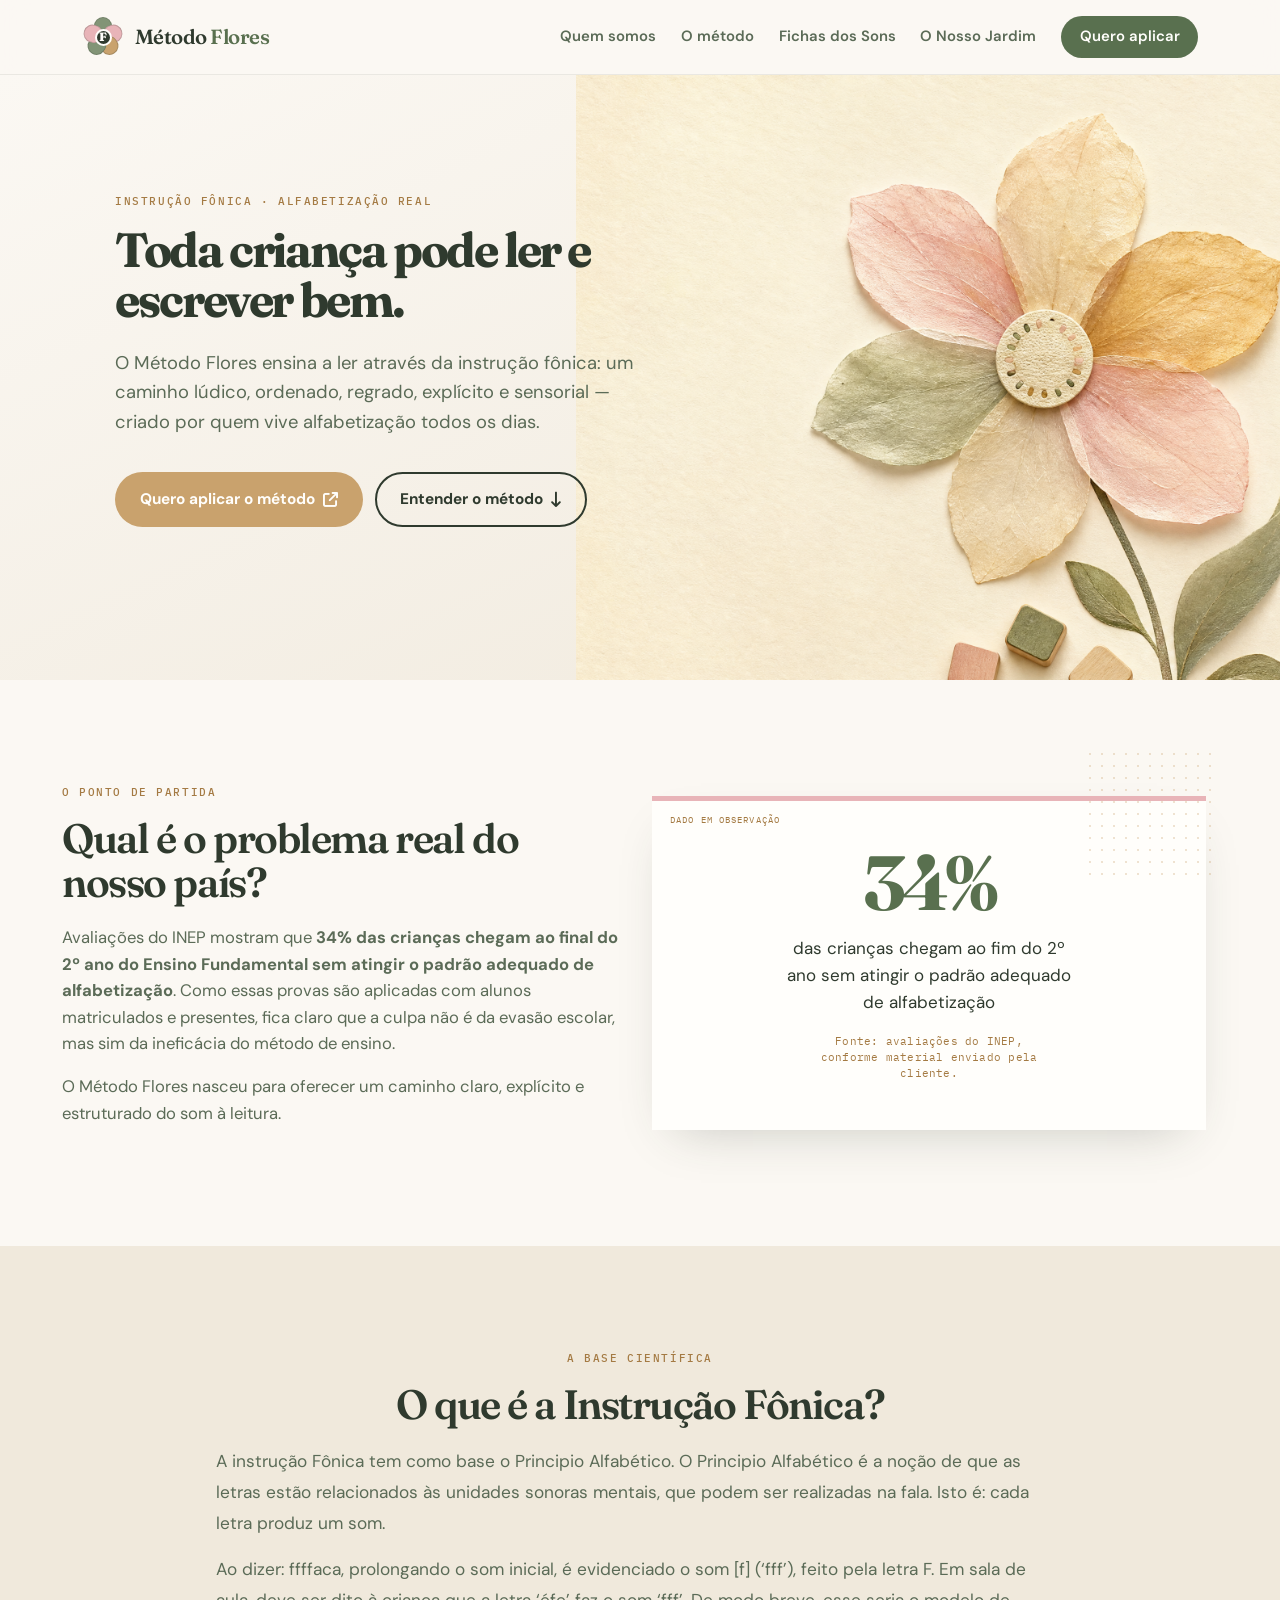
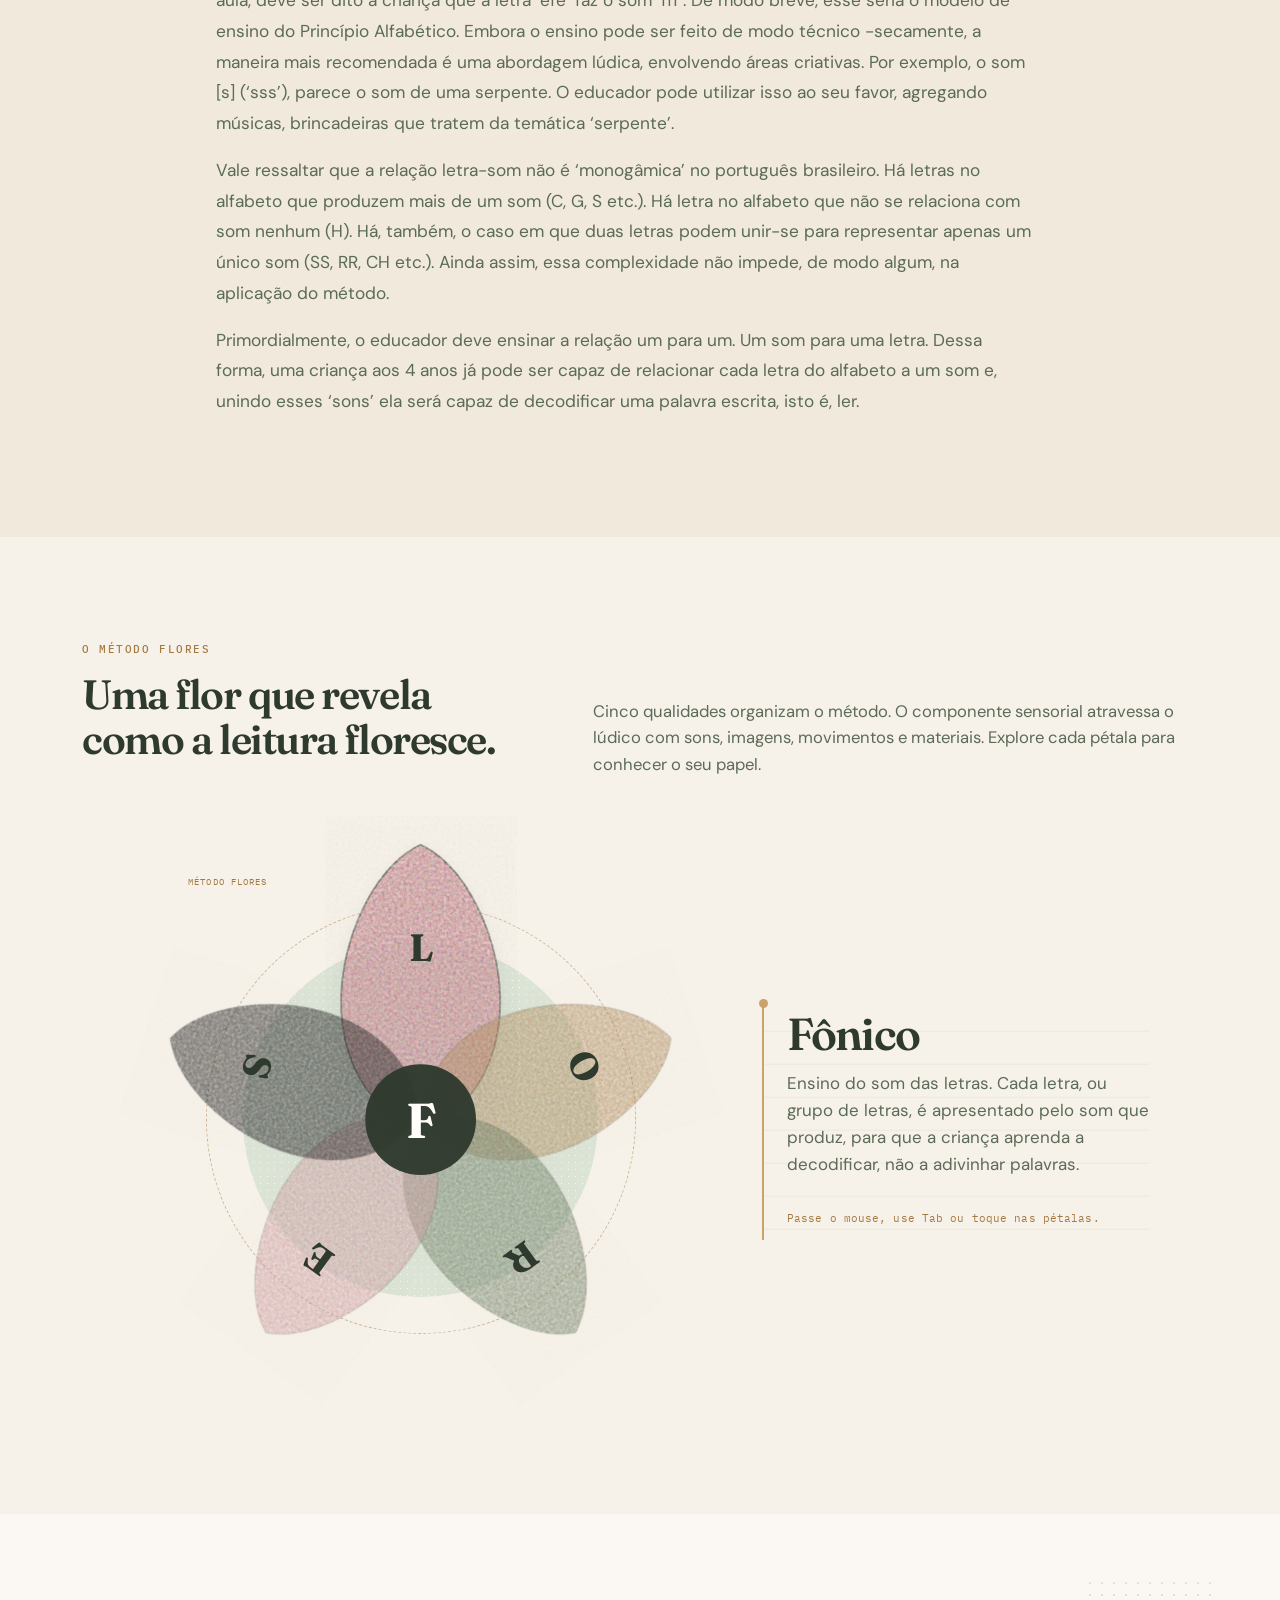
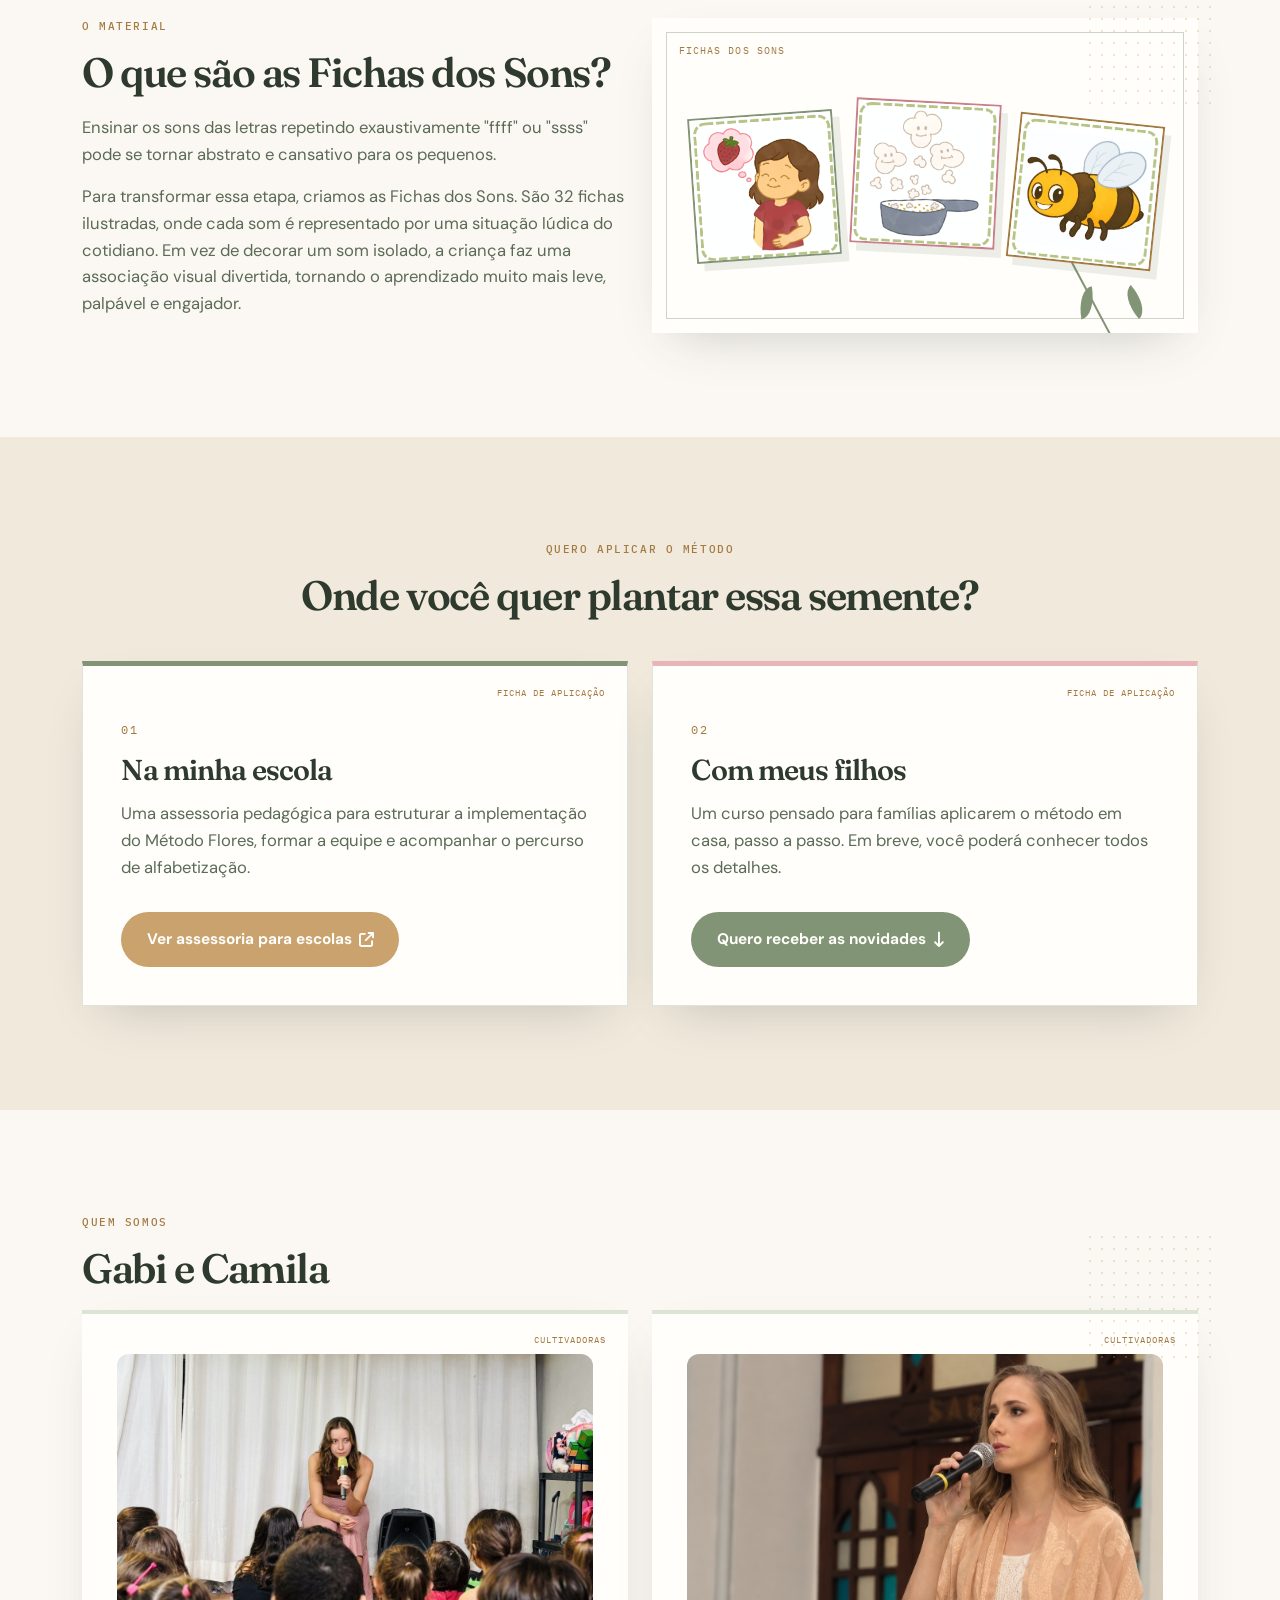
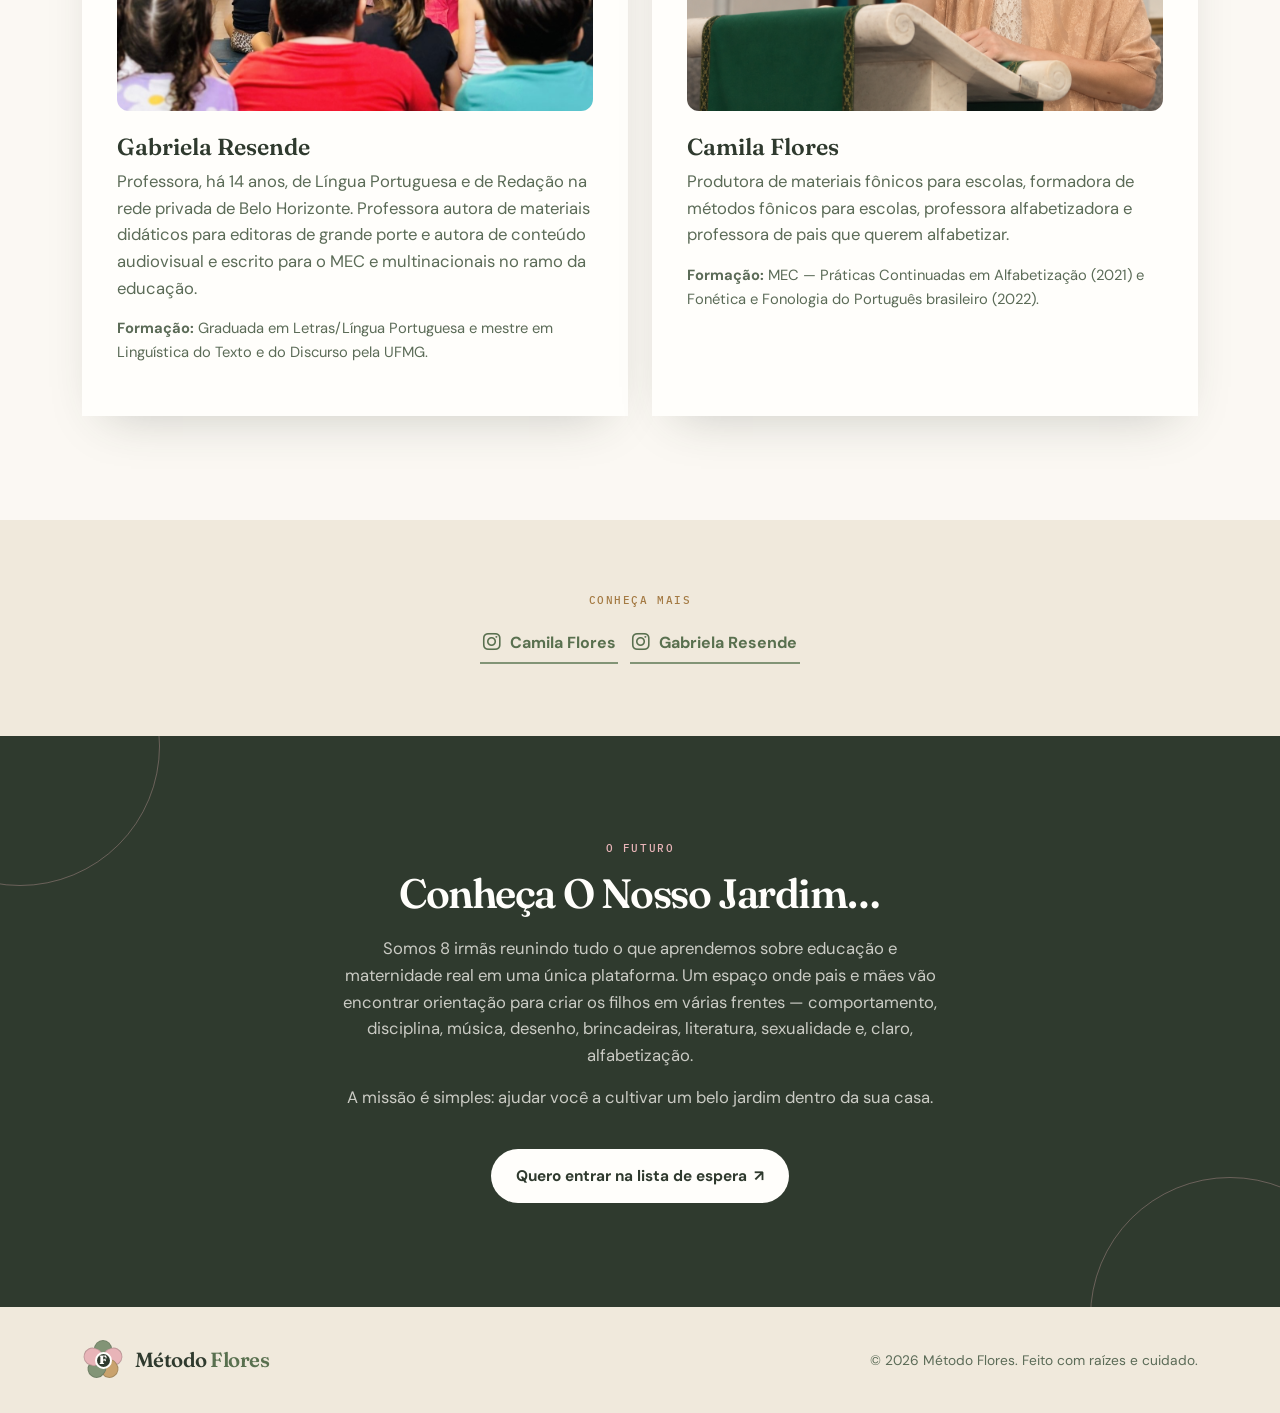
==== commit ebdde5fc: "Ícones Font awesome" ====
--- a/index.html
+++ b/index.html
@@ -7,7 +7,8 @@
   <meta name="viewport" content="width=device-width, initial-scale=1.0">
   <title>Método Flores — Alfabetização com Instrução Fônica</title>
   <meta name="description"content="O Método Flores ensina a ler com instrução fônica: um caminho explícito, ordenado, lúdico e sensorial.">
-  <meta name="og-image" content="https://metodoflores.com/og-image.png">
+  <meta name="og-image" content="https://metodoflores.vercel.app/og-image.png">
+  <link rel="icon" href="favicon.png" type="image/png">
   
   <link rel="preconnect" href="https://fonts.googleapis.com">
   <link rel="preconnect" href="https://fonts.gstatic.com" crossorigin>
@@ -16,7 +17,7 @@
     rel="stylesheet">
   <link href="https://cdnjs.cloudflare.com/ajax/libs/bootstrap/5.3.3/css/bootstrap.min.css" rel="stylesheet">
   <link rel="stylesheet" href="https://cdnjs.cloudflare.com/ajax/libs/font-awesome/6.5.2/css/all.min.css">
-  <link rel="favicon" href="favicon.png" type="image/png">
+  
 
   <link rel="stylesheet" href="style.css">
 </head>
@@ -52,8 +53,8 @@
       <p class="mf-hero-sub">O Método Flores ensina a ler através da instrução fônica: um caminho lúdico,
         ordenado, regrado, explícito e sensorial — criado por quem vive alfabetização todos os dias.</p>
       <div class="mf-hero-actions">
-        <a href="#aplicar" class="mf-btn mf-btn-primary">Quero aplicar o método <span aria-hidden="true">↗</span></a>
-        <a href="#metodo" class="mf-btn mf-btn-ghost">Entender o método <span aria-hidden="true">↓</span></a>
+        <a href="#aplicar" class="mf-btn mf-btn-primary">Quero aplicar o método <i class="fa-solid fa-arrow-up-right-from-square"></i></a>
+        <a href="#metodo" class="mf-btn mf-btn-ghost">Entender o método <i class="fa-solid fa-arrow-down-long"></i></a>
       </div>
     </div>
   </header>
@@ -278,8 +279,7 @@
               <h3 class="mf-path-title">Na minha escola</h3>
               <p class="mf-p">Uma assessoria pedagógica para estruturar a implementação do Método Flores, formar a
                 equipe e acompanhar o percurso de alfabetização.</p>
-              <a href="https://www.instagram.com/camila_ebflores/" class="mf-btn mf-btn-primary">Ver assessoria para escolas <span
-                  aria-hidden="true">↗</span></a>
+              <a href="https://www.instagram.com/camila_ebflores/" class="mf-btn mf-btn-primary">Ver assessoria para escolas <i class="fa-solid fa-arrow-up-right-from-square"></i></a>
             </article>
           </div>
           <div class="col-md-6">
@@ -288,8 +288,7 @@
               <h3 class="mf-path-title">Com meus filhos</h3>
               <p class="mf-p">Um curso pensado para famílias aplicarem o método em casa, passo a passo. Em breve, você
                 poderá conhecer todos os detalhes.</p>
-              <a href="#jardim" class="mf-btn mf-btn-secondary">Quero receber as novidades <span
-                  aria-hidden="true">↓</span></a>
+              <a href="#jardim" class="mf-btn mf-btn-secondary">Quero receber as novidades <i class="fa-solid fa-arrow-down-long"></i></a>
             </article>
           </div>
         </div>
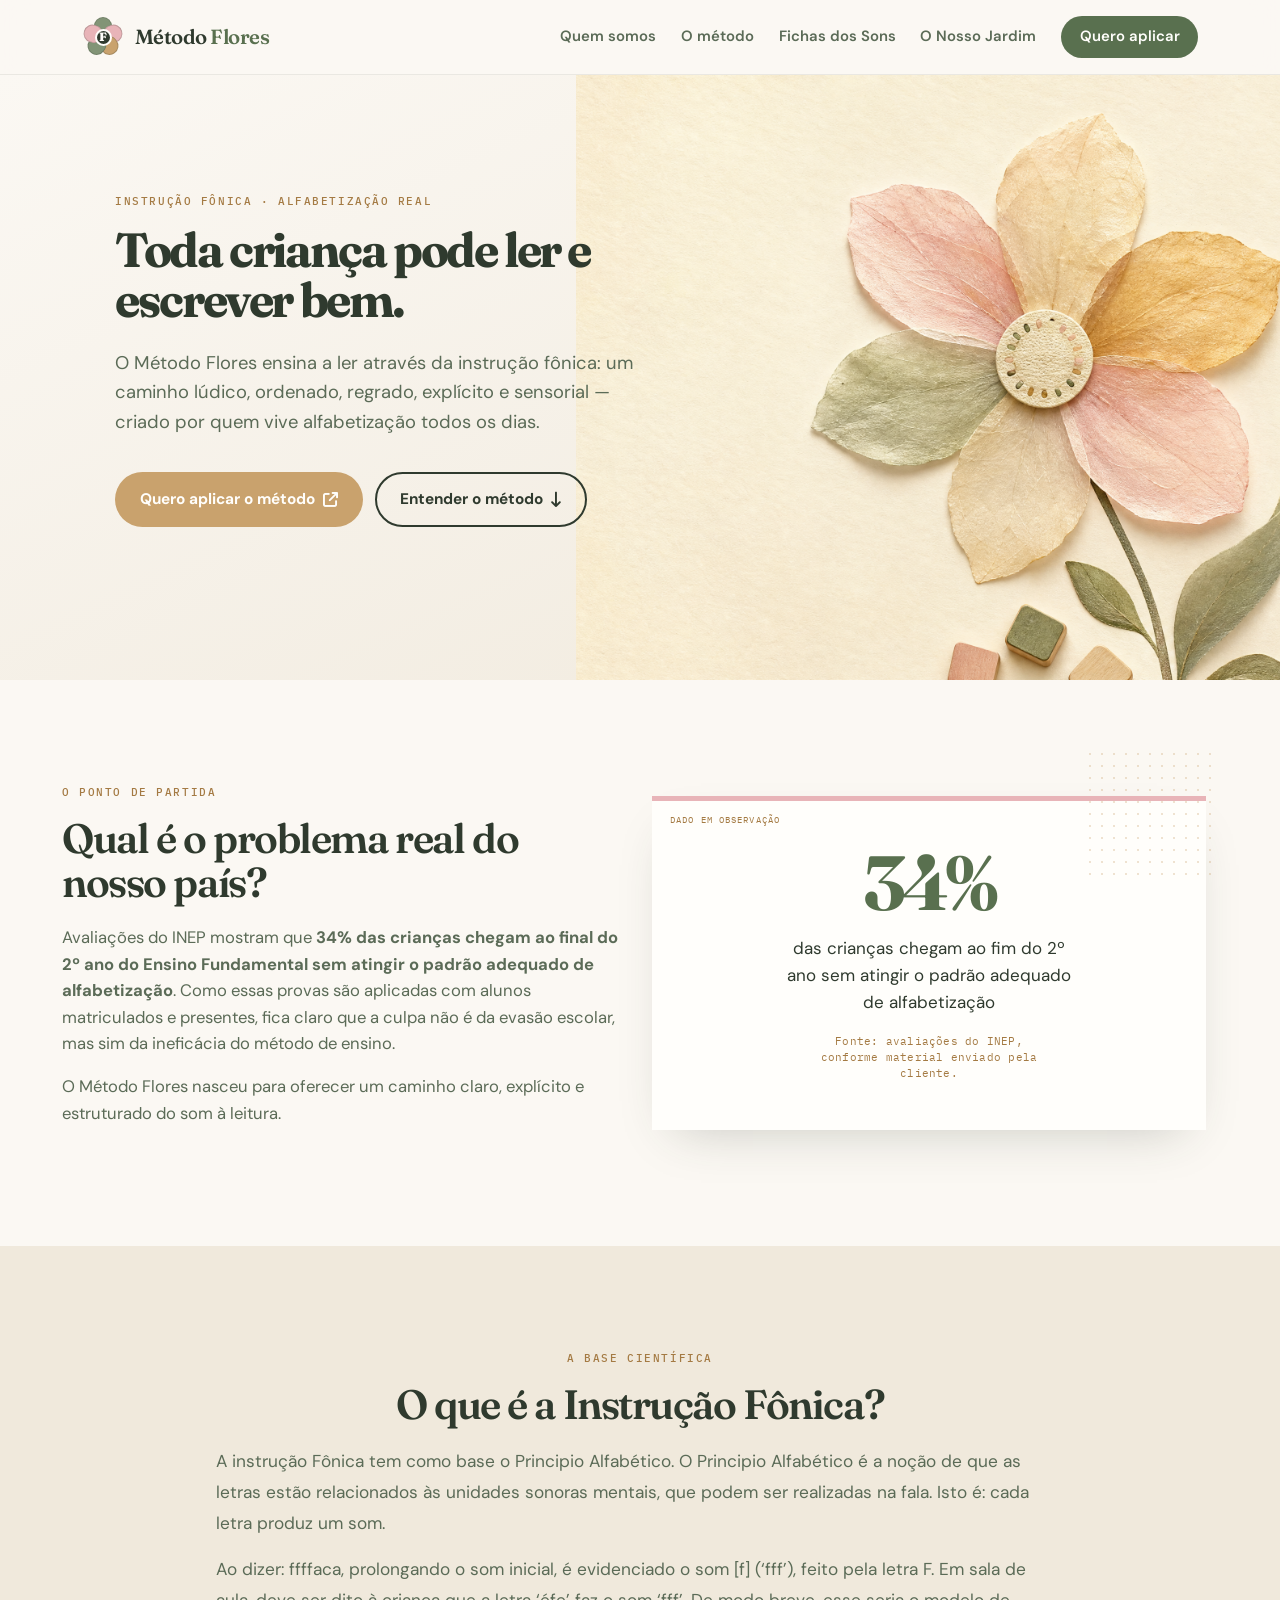
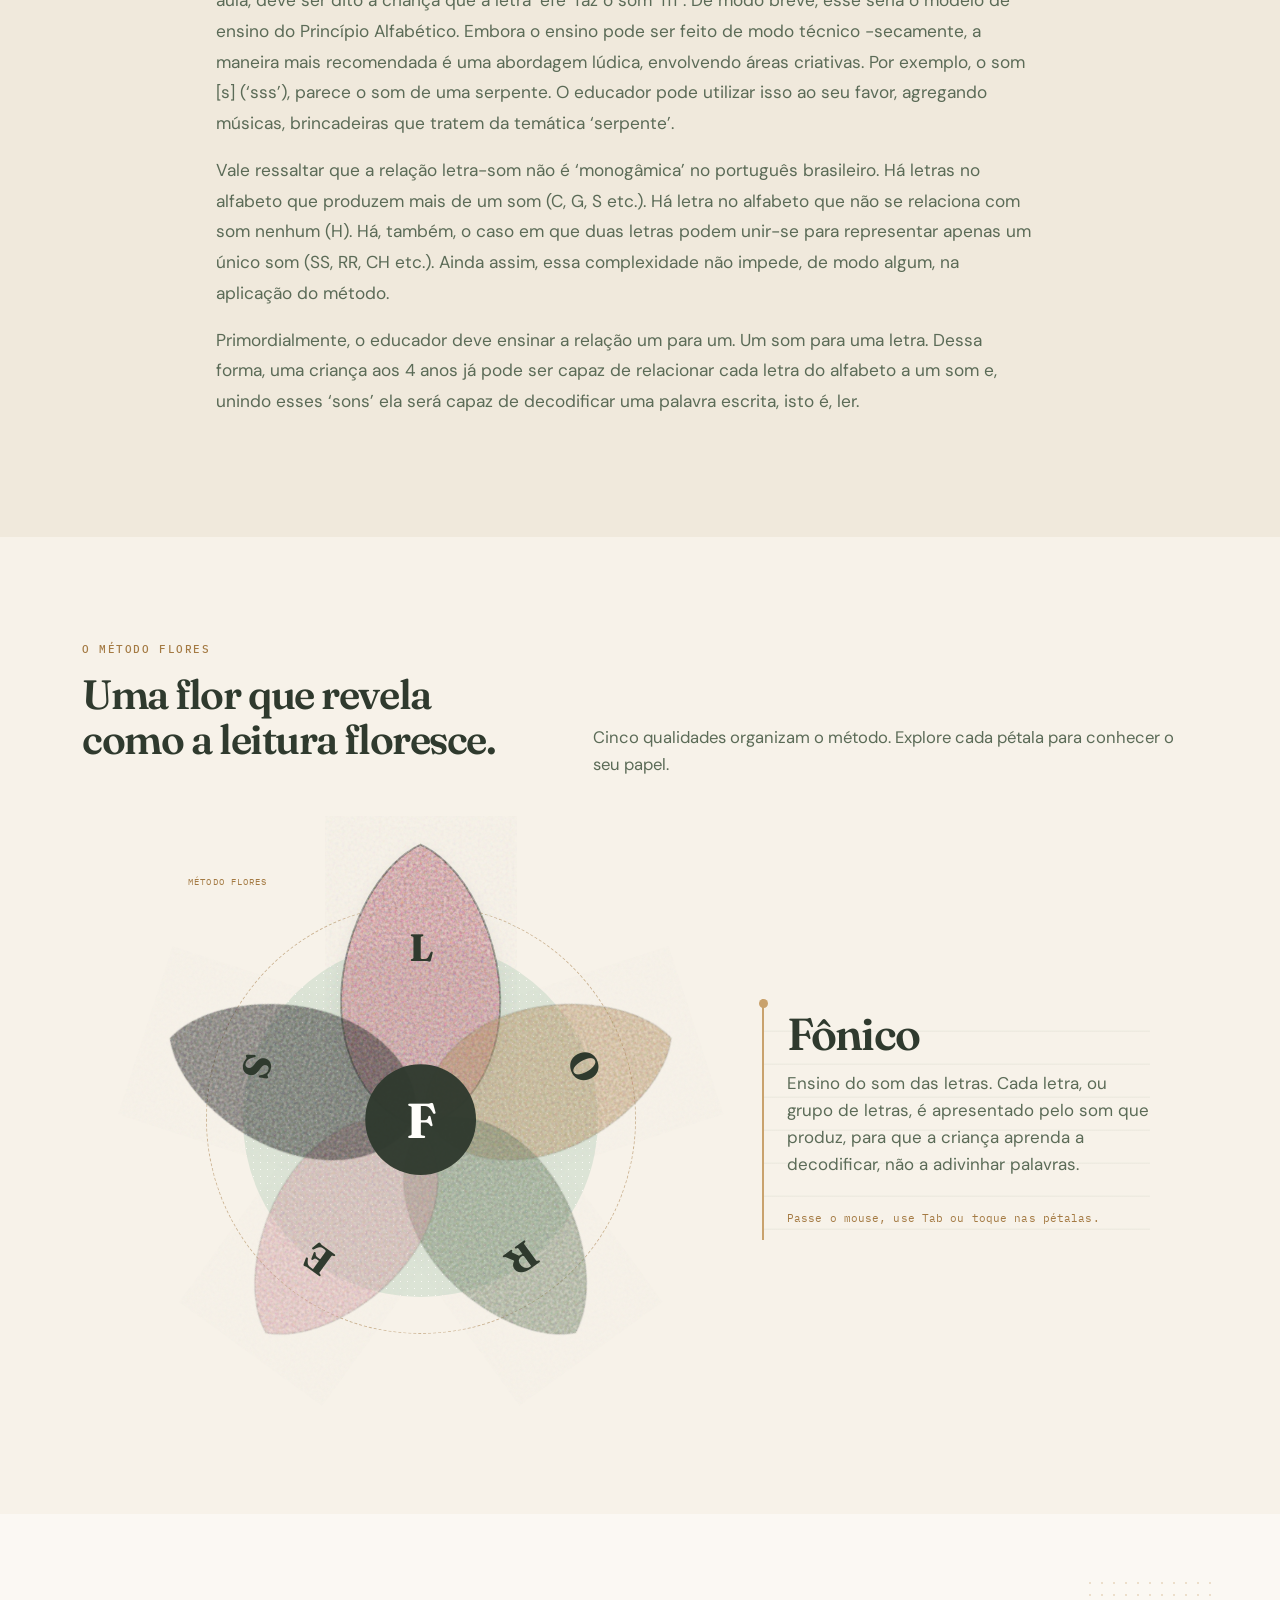
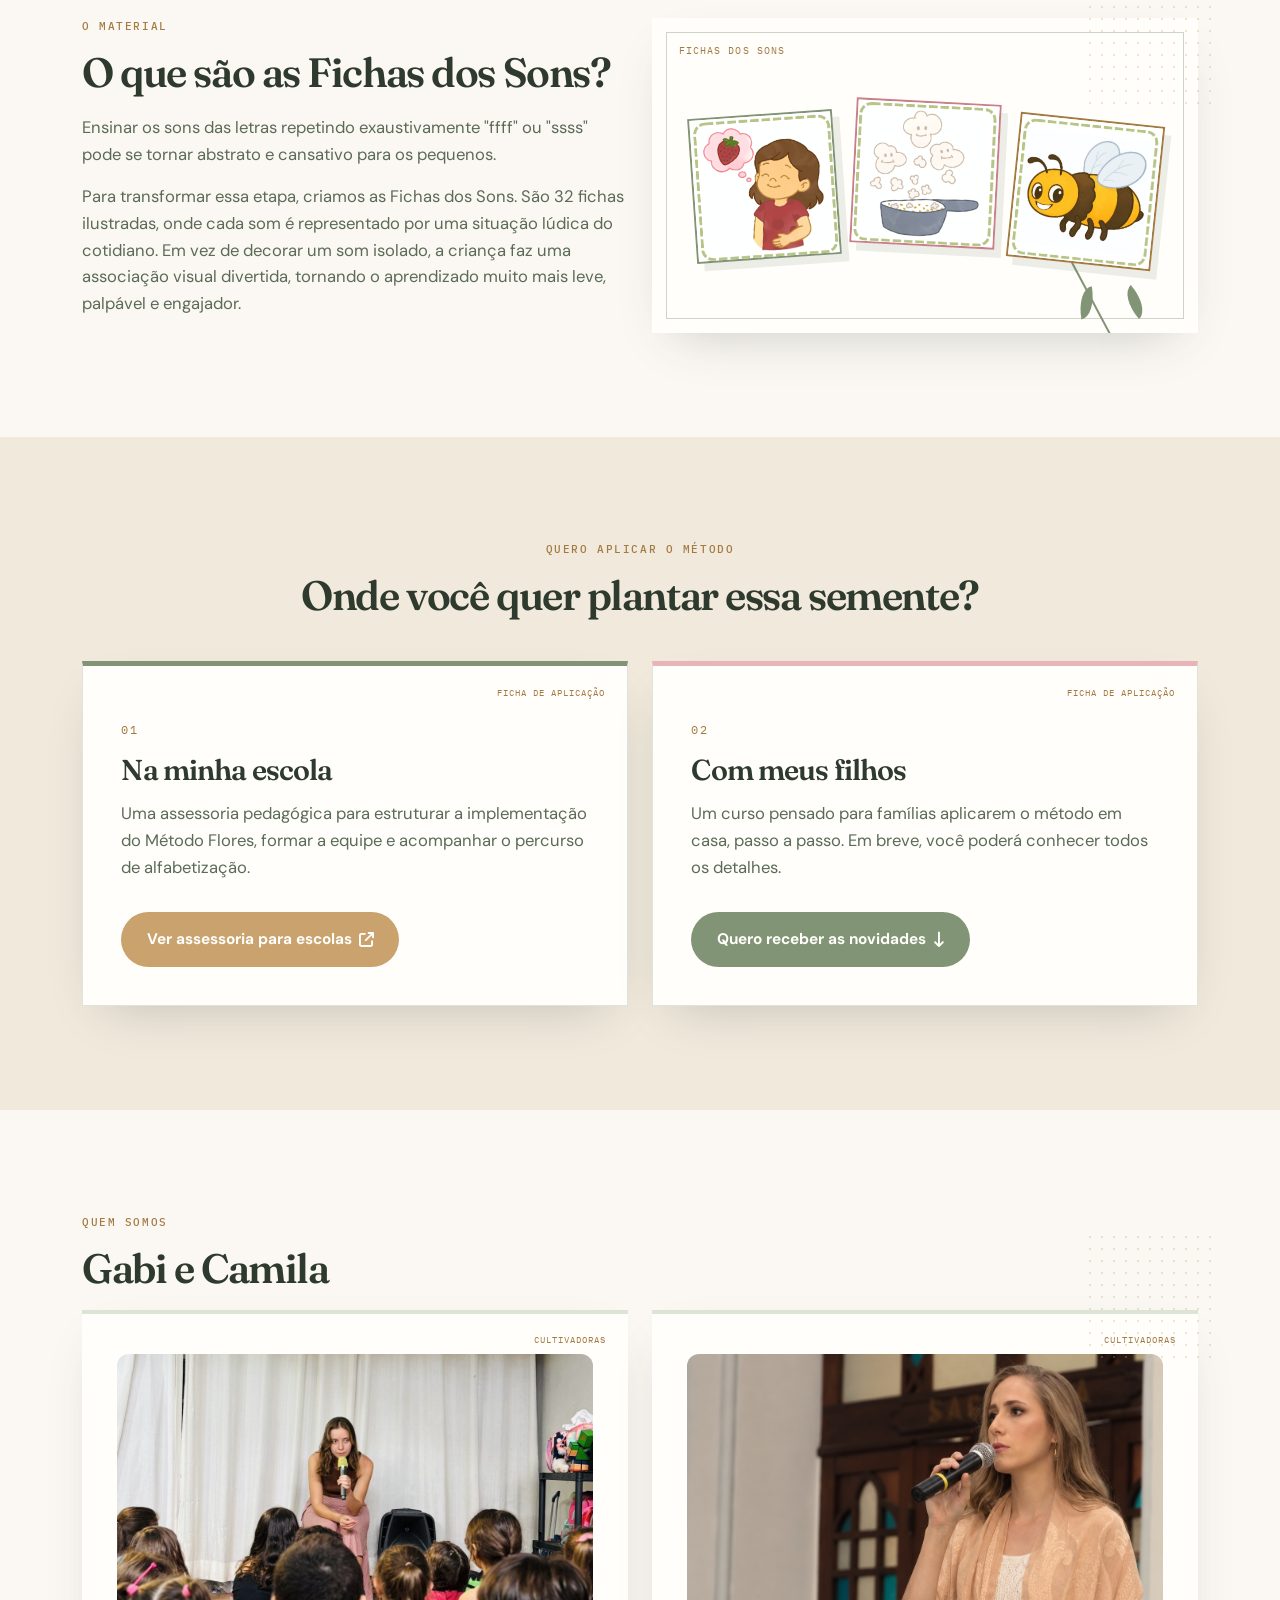
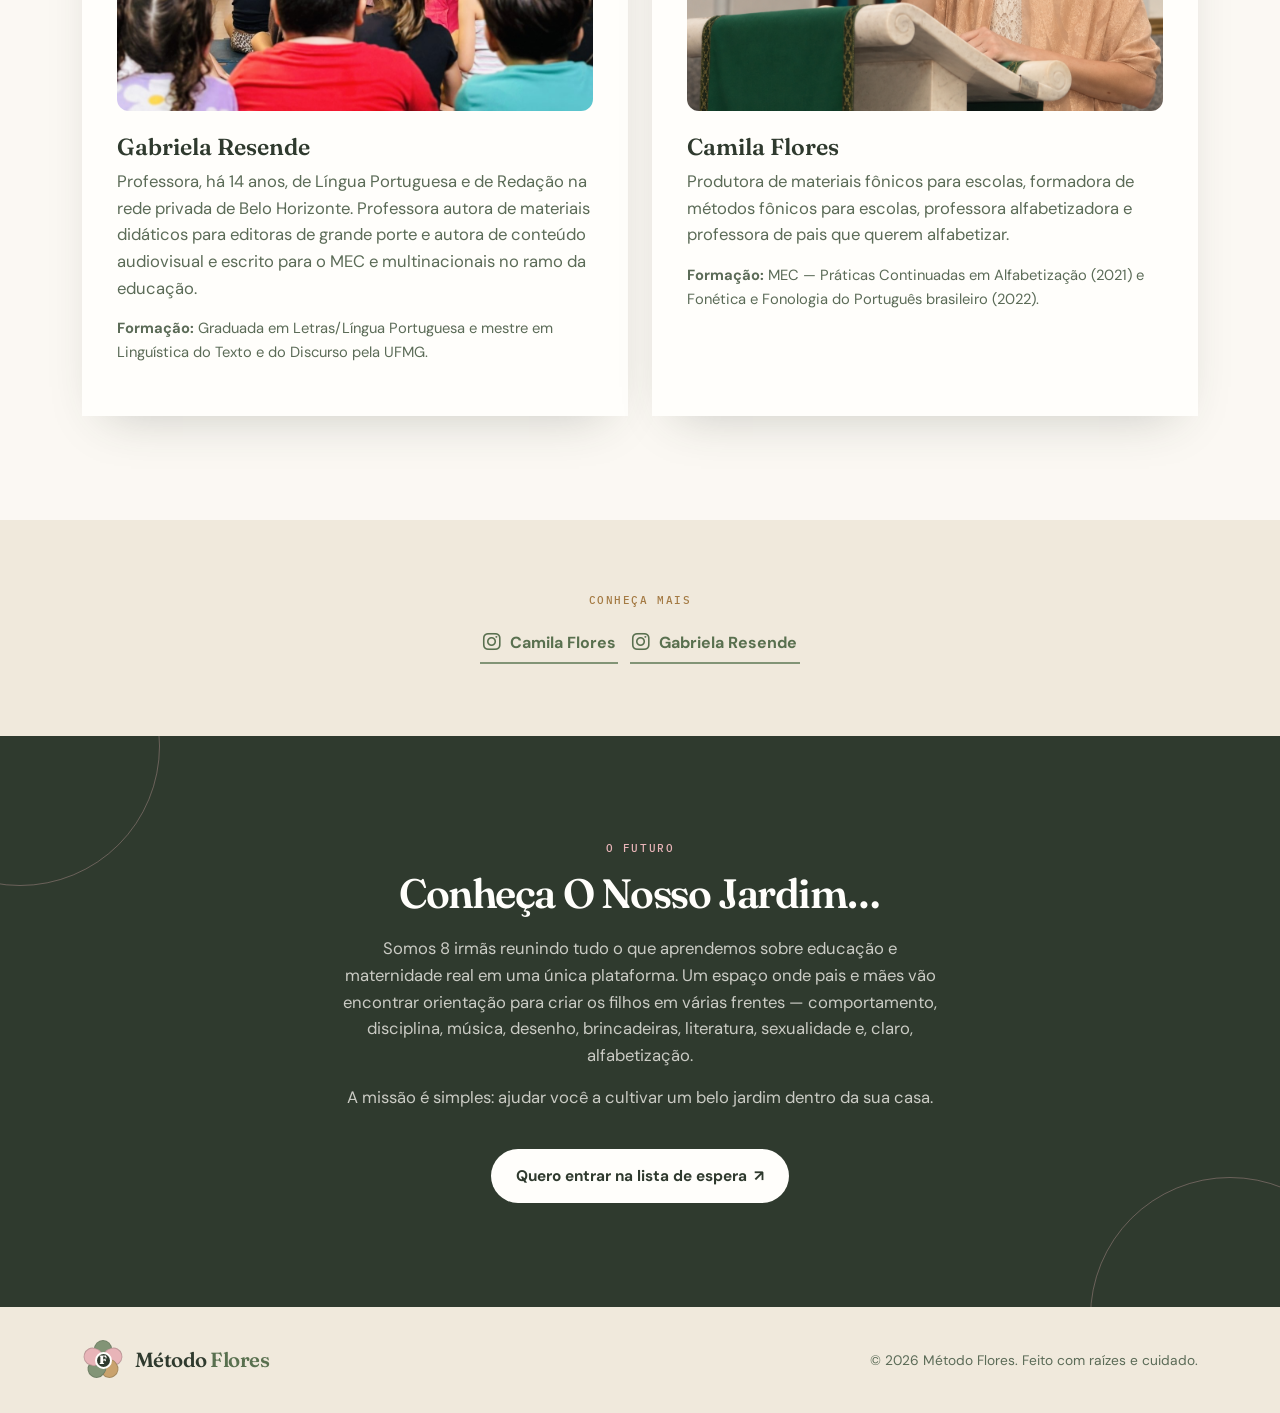
==== commit 0b58ede4: "atualizações" ====
--- a/index.html
+++ b/index.html
@@ -166,8 +166,7 @@
             <p class="mf-eyebrow">O MÉTODO FLORES</p>
             <h2 class="mf-h2">Uma flor que revela<br>como a leitura floresce.</h2>
           </div>
-          <p class="mf-p">Cinco qualidades organizam o método. O componente sensorial atravessa o lúdico com sons,
-            imagens, movimentos e materiais. Explore cada pétala para conhecer o seu papel.</p>
+          <p class="mf-p">Cinco qualidades organizam o método. Explore cada pétala para conhecer o seu papel.</p>
         </div>
 
         <!-- EDITAR AQUI: a flor abaixo tem 5 pétalas. Para trocar nomes, iniciais ou descrições, edite os atributos data-* de cada pétala. -->
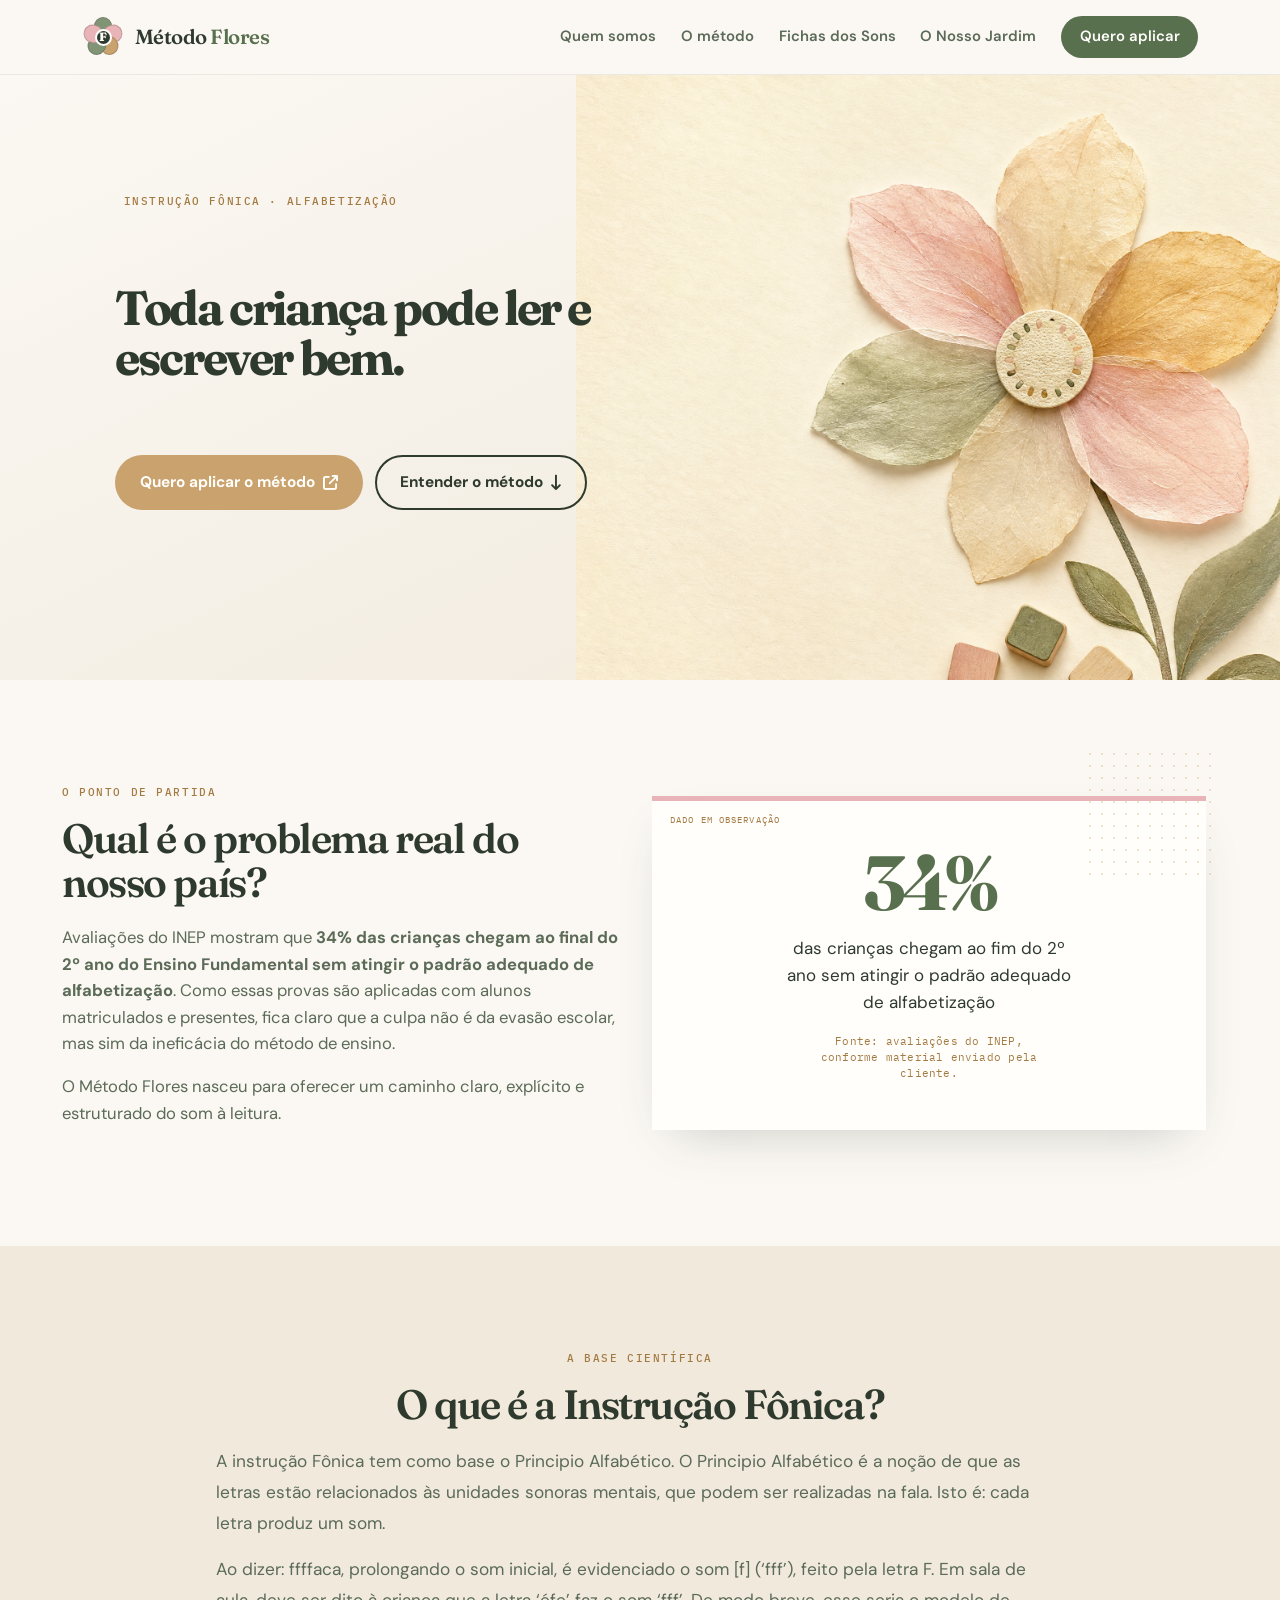
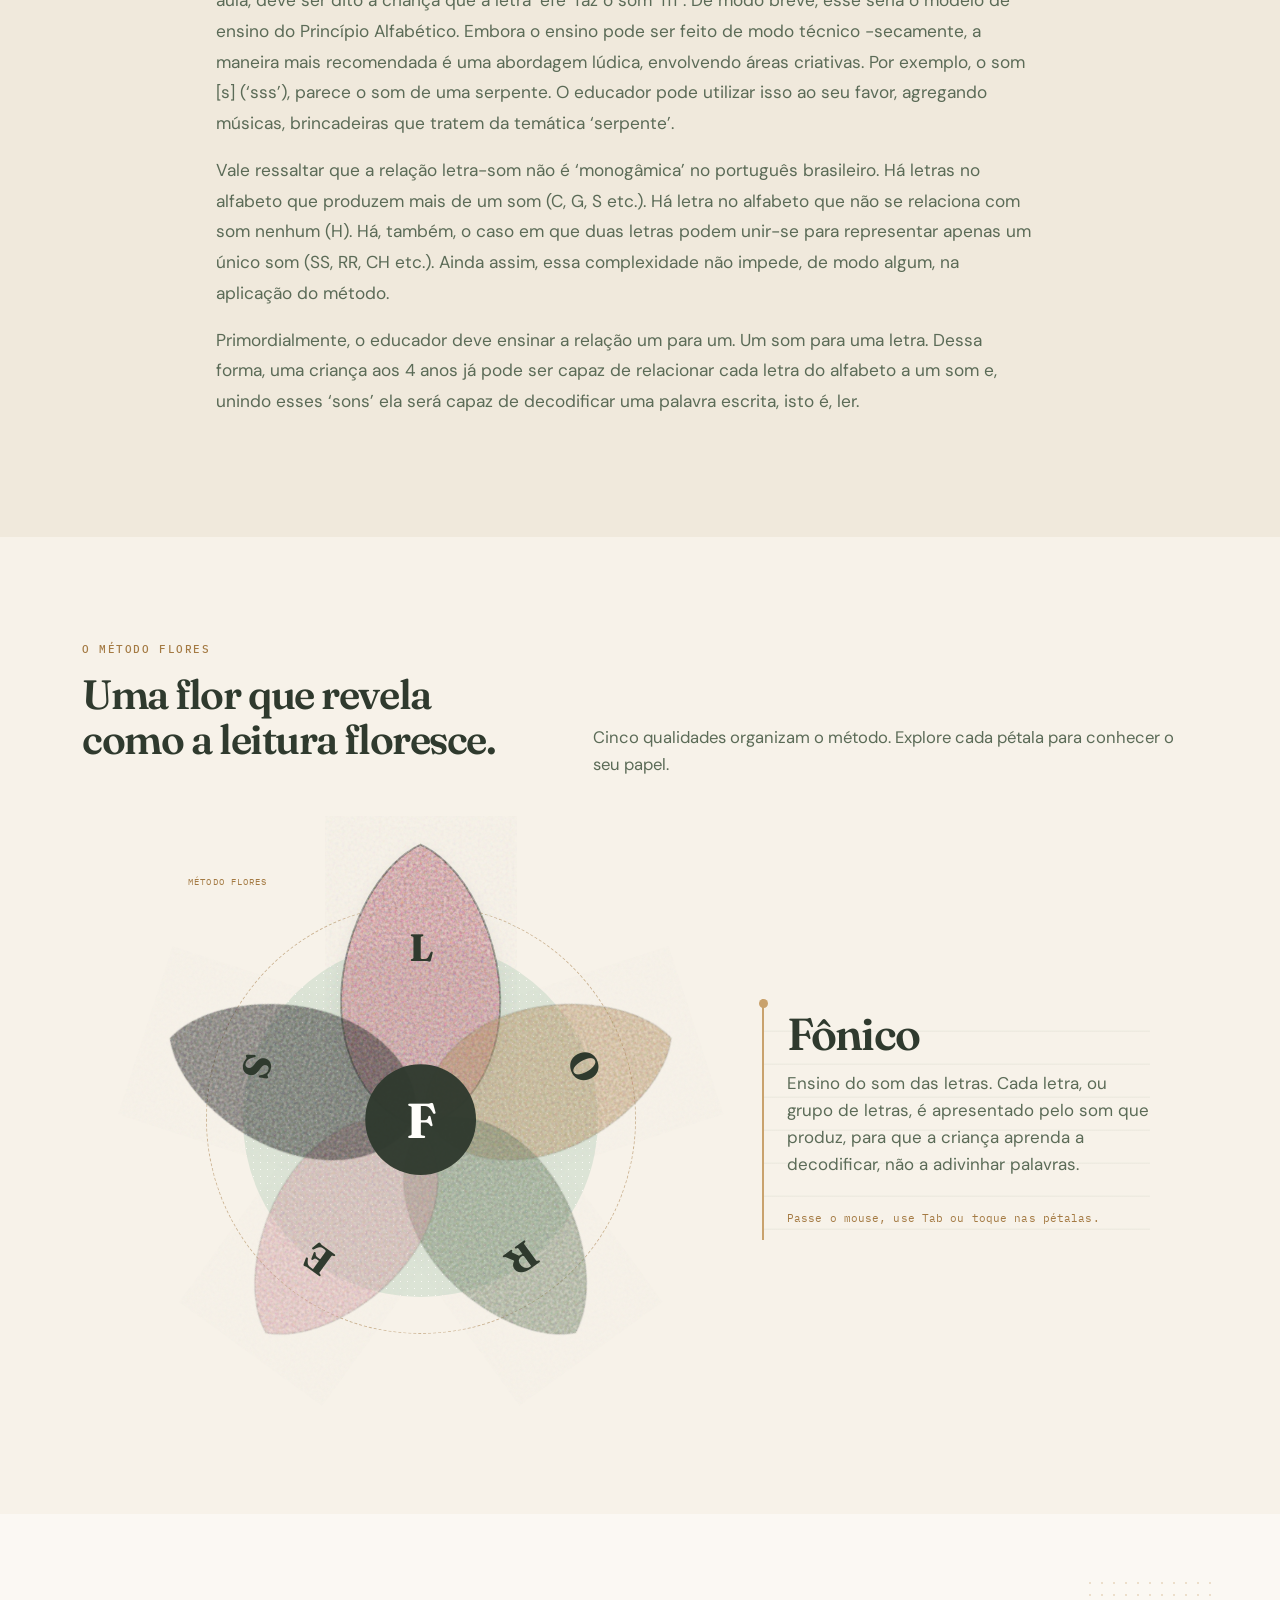
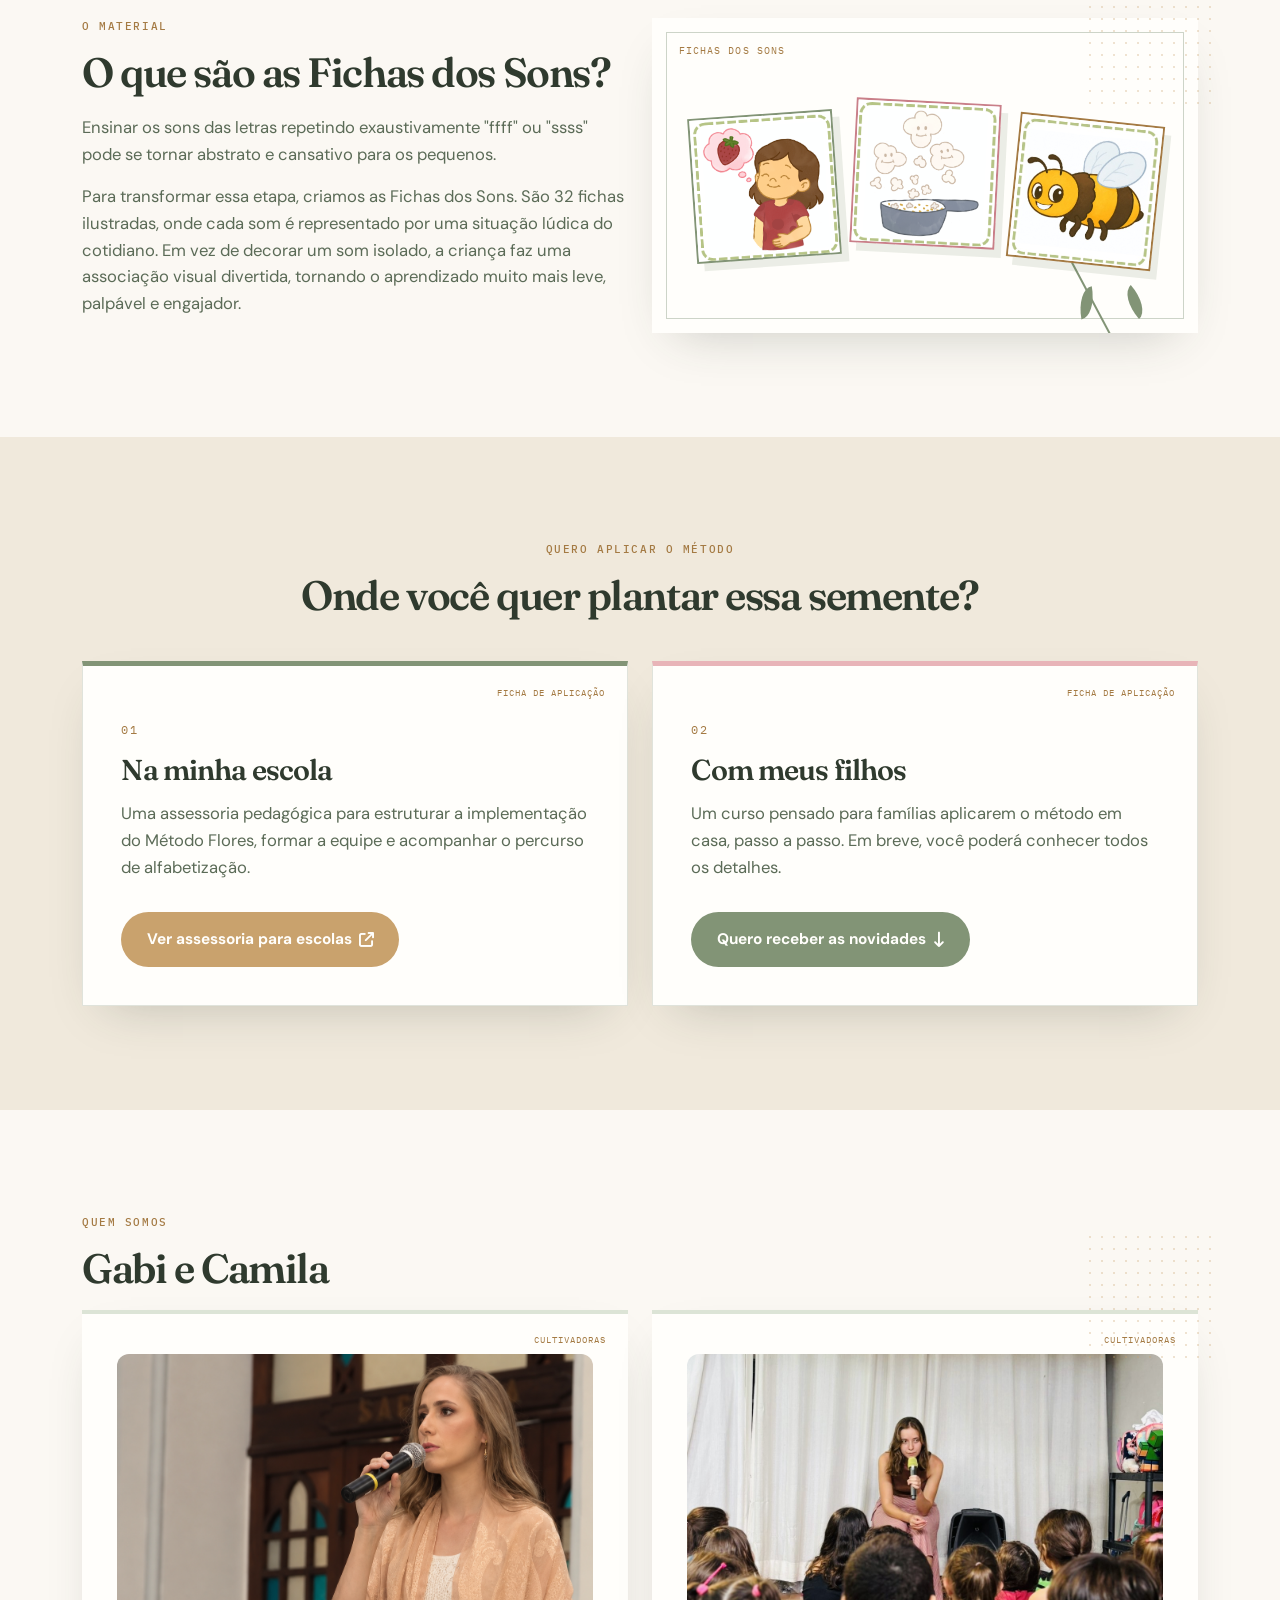
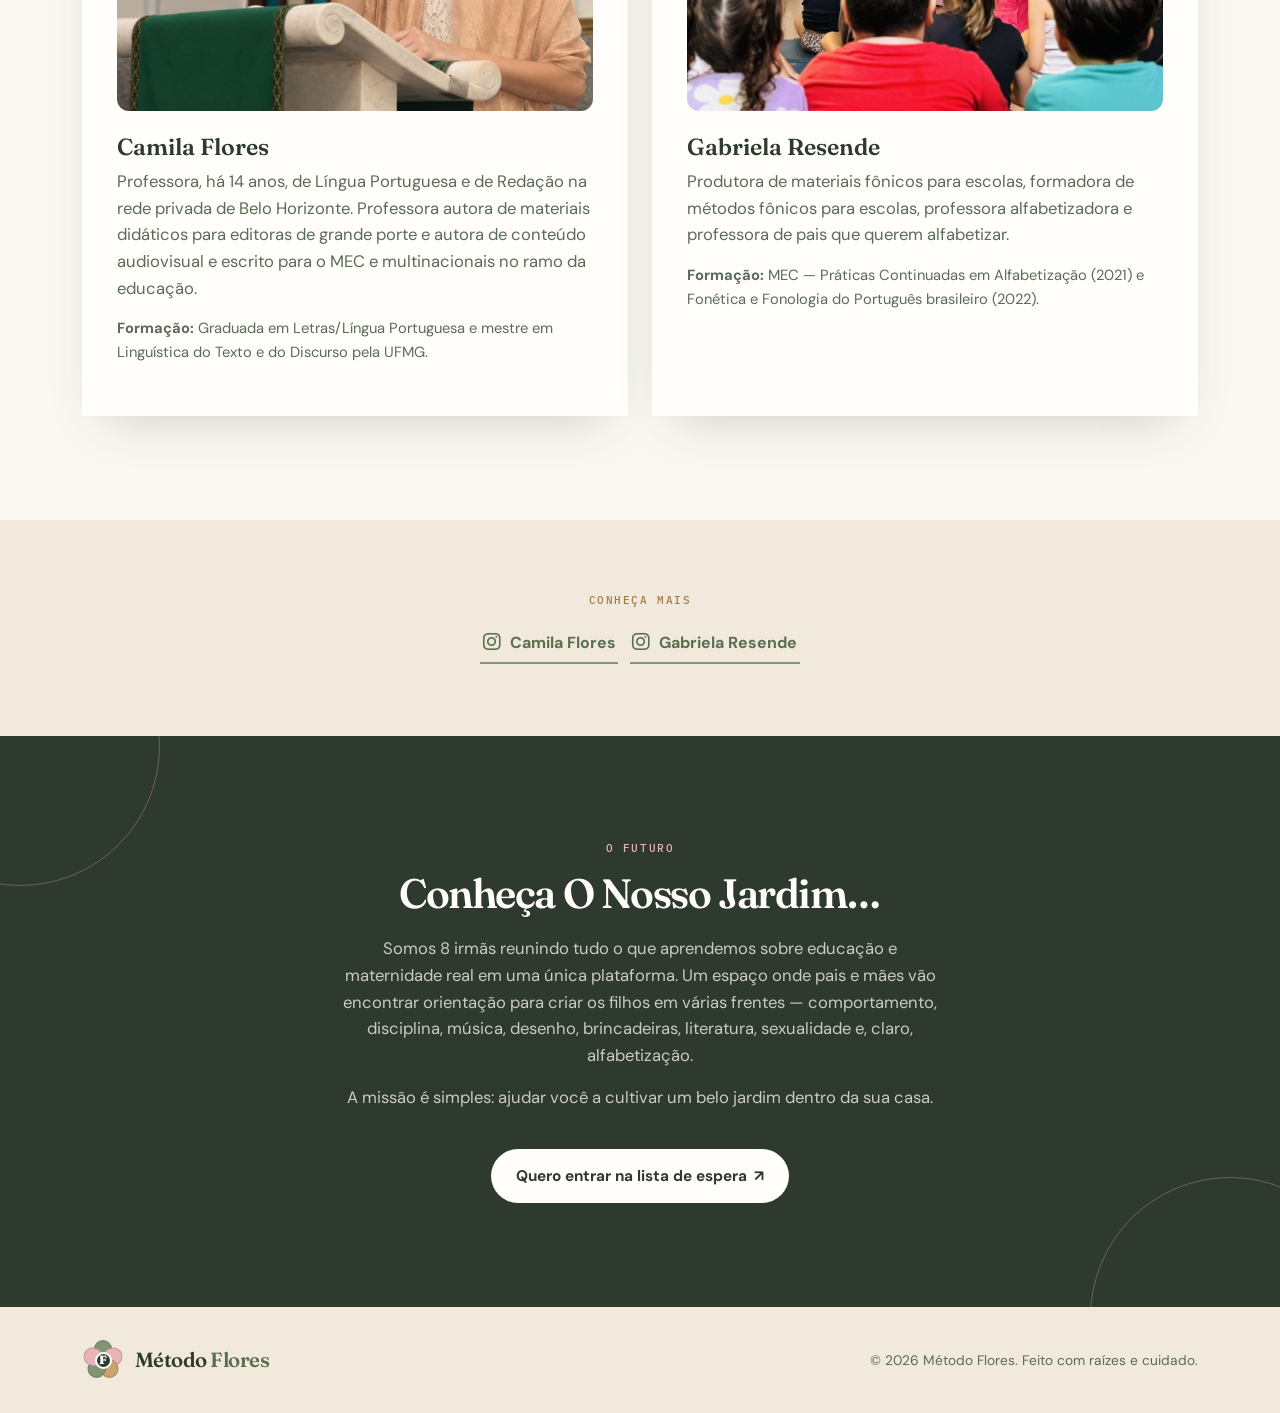
==== commit 0f7b1ca2: "Commit estilo" ====
--- a/index.html
+++ b/index.html
@@ -48,10 +48,9 @@
       <img src="/assets/mflores-hero-bloom.png" alt="">
     </div>
     <div class="container mf-hero-inner">
-      <p class="mf-eyebrow">INSTRUÇÃO FÔNICA · ALFABETIZAÇÃO REAL</p>
+      <p class="mf-eyebrow">&nbsp;INSTRUÇÃO FÔNICA · ALFABETIZAÇÃO</p>
       <h1 class="mf-hero-title">Toda criança pode ler e escrever bem.</h1>
-      <p class="mf-hero-sub">O Método Flores ensina a ler através da instrução fônica: um caminho lúdico,
-        ordenado, regrado, explícito e sensorial — criado por quem vive alfabetização todos os dias.</p>
+      <p class="mf-hero-sub"></p>
       <div class="mf-hero-actions">
         <a href="#aplicar" class="mf-btn mf-btn-primary">Quero aplicar o método <i class="fa-solid fa-arrow-up-right-from-square"></i></a>
         <a href="#metodo" class="mf-btn mf-btn-ghost">Entender o método <i class="fa-solid fa-arrow-down-long"></i></a>
@@ -302,8 +301,8 @@
           <div class="col-md-6">
             <article class="mf-person-card">
               <!-- EDITAR AQUI: troque o caminho do src para substituir a foto da Gabriela. -->
-              <img class="mf-person-photo" src="assets/gabiR.jpeg" alt="Gabriela Resende">
-              <h3 class="mf-person-name">Gabriela Resende</h3>
+              <img class="mf-person-photo" src="assets/cmF.png" alt="Camila Flores">
+              <h3 class="mf-person-name">Camila Flores</h3>
               <p class="mf-p">Professora, há 14 anos, de Língua Portuguesa e de Redação na rede privada de Belo
                 Horizonte. Professora autora de materiais didáticos para editoras de grande porte e autora de conteúdo
                 audiovisual e escrito para o MEC e multinacionais no ramo da educação.</p>
@@ -314,8 +313,8 @@
           <div class="col-md-6">
             <article class="mf-person-card">
               <!-- EDITAR AQUI: troque o caminho do src para substituir a foto da Camila. -->
-              <img class="mf-person-photo" src="assets/cmF.png" alt="Camila Flores">
-              <h3 class="mf-person-name">Camila Flores</h3>
+              <img class="mf-person-photo" src="assets/gabiR.jpeg" alt="Gabriela Resende">
+              <h3 class="mf-person-name">Gabriela Resende</h3>
               <p class="mf-p">Produtora de materiais fônicos para escolas, formadora de métodos fônicos para escolas,
                 professora alfabetizadora e professora de pais que querem alfabetizar.</p>
               <p class="mf-person-education"><strong>Formação:</strong> MEC — Práticas Continuadas em Alfabetização
--- a/style.css
+++ b/style.css
@@ -375,6 +375,7 @@
   font-weight: 700;
   letter-spacing: -0.05em;
   line-height: 1.04;
+  margin-top: 4.5rem;
   margin-bottom: 1.5rem;
 }
 
@@ -389,6 +390,7 @@
   display: flex;
   flex-wrap: wrap;
   gap: 0.75rem;
+  margin-top: 4.5rem;
 }
 
 /* Estrutura das seções. */
